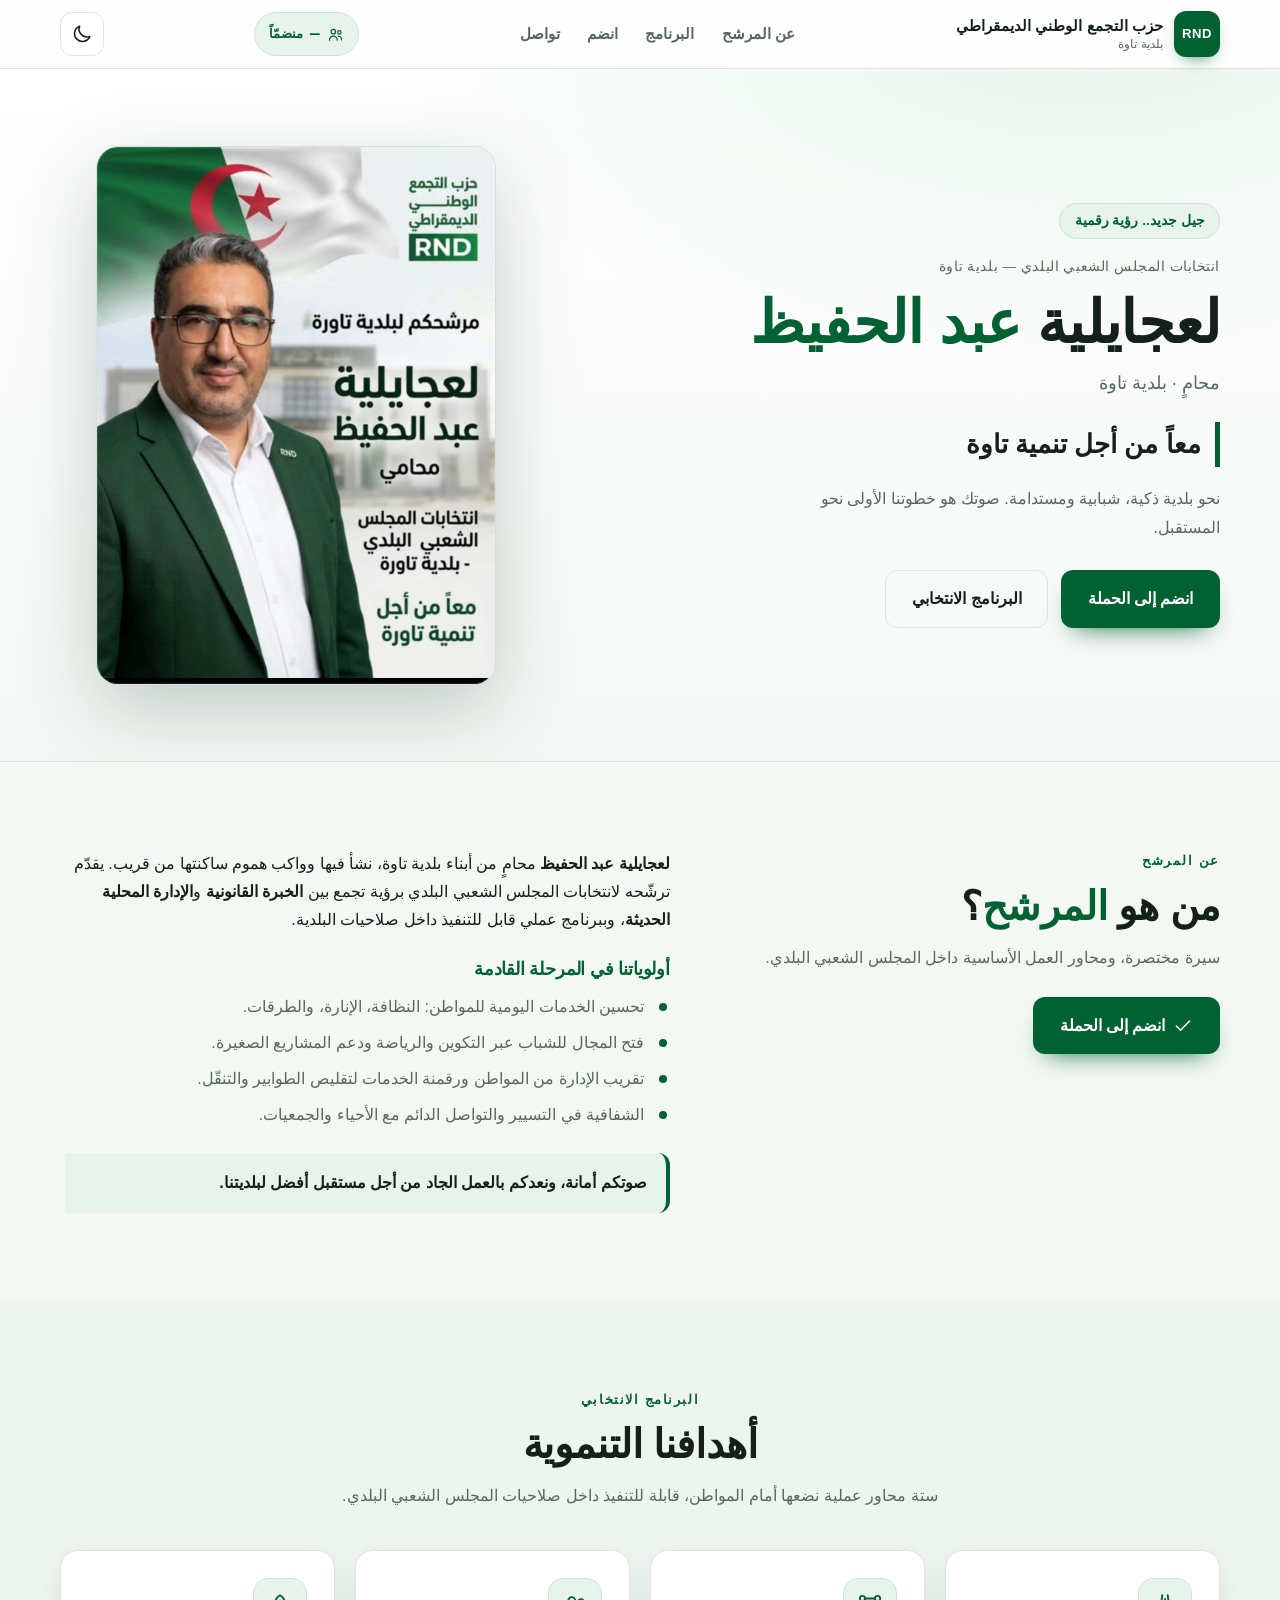
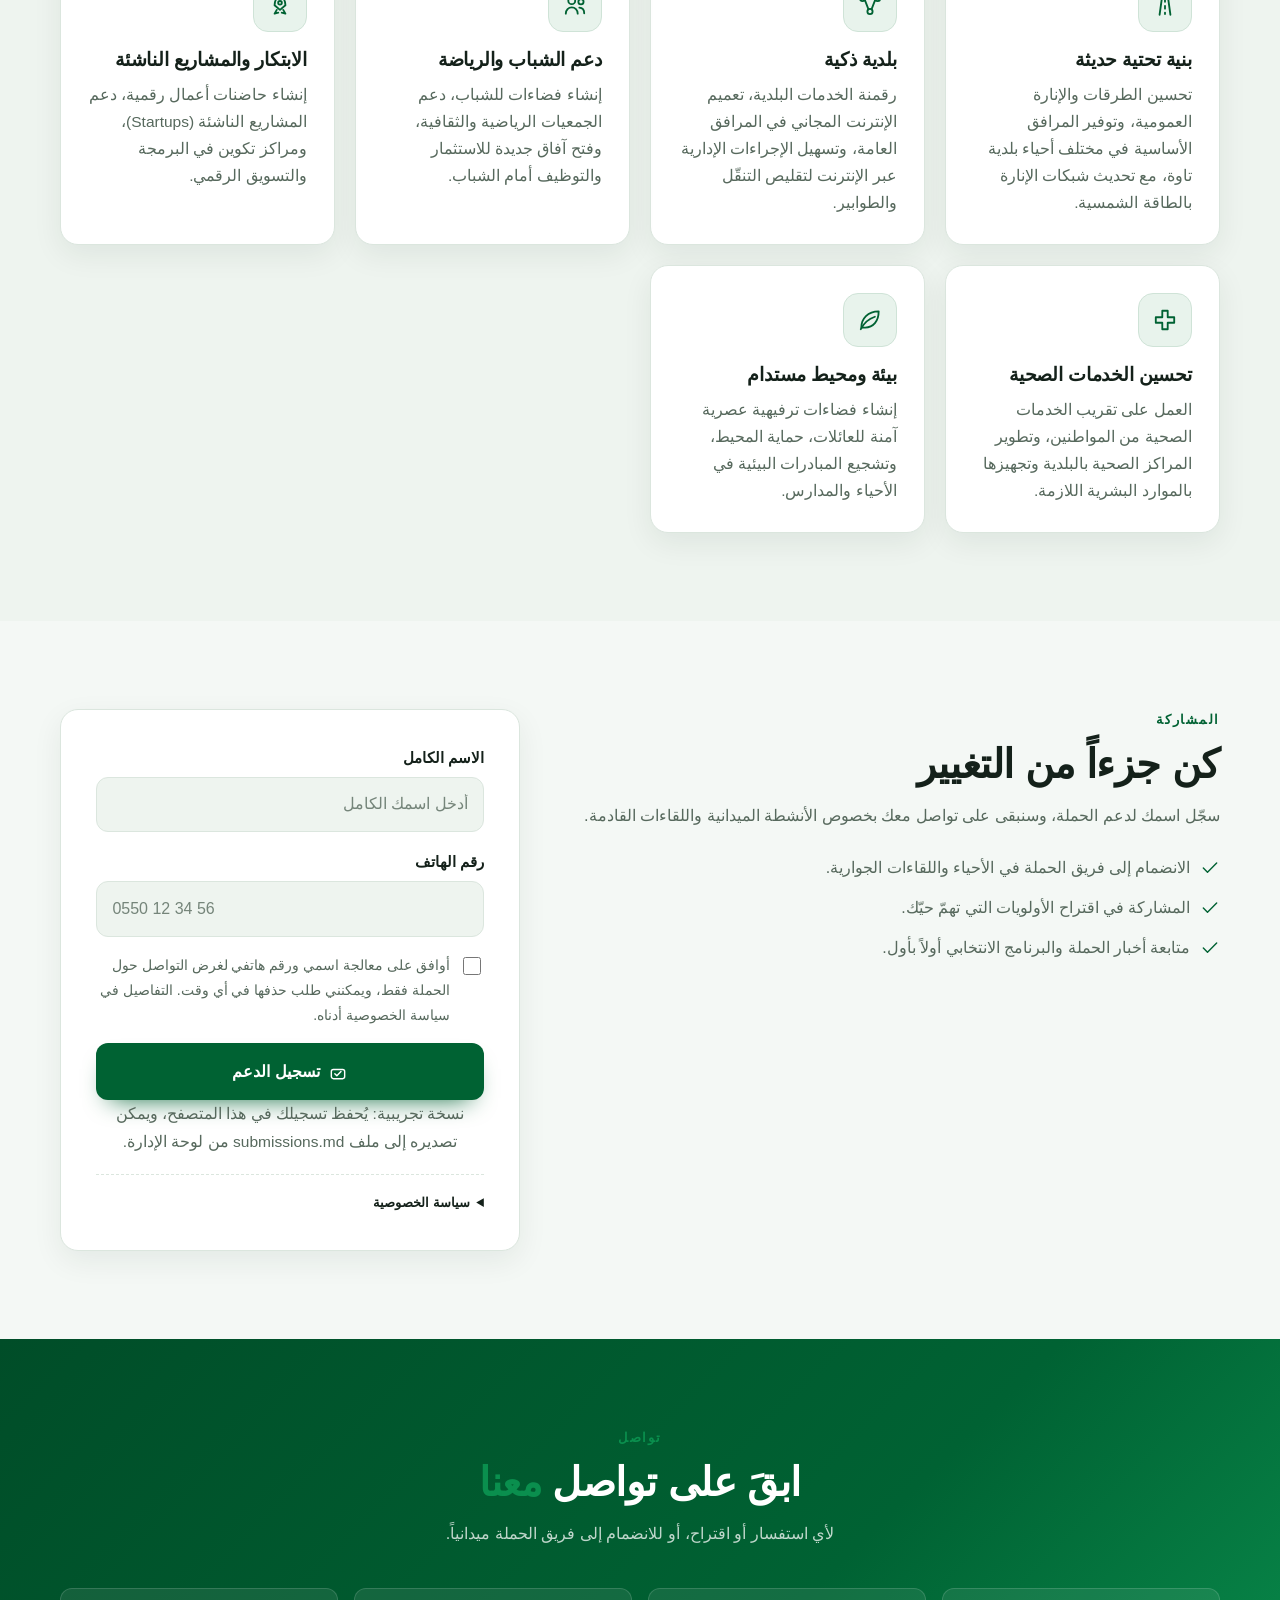
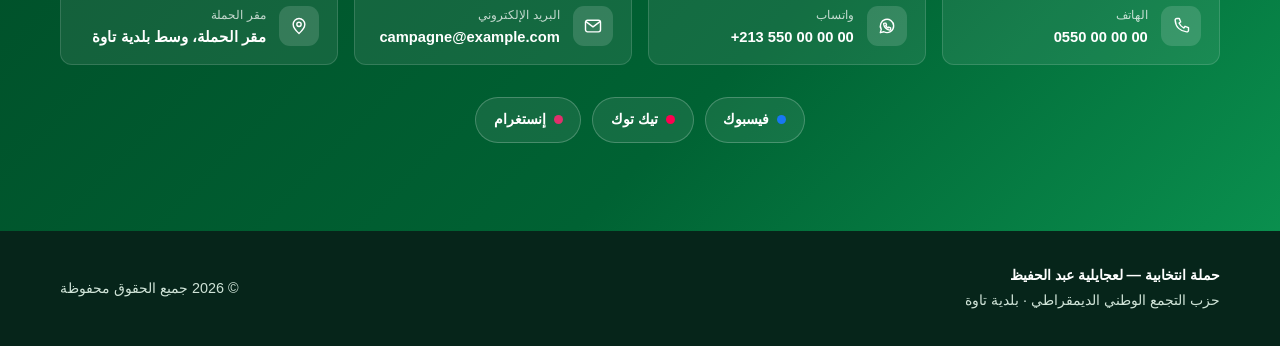
==== index.html @ 32afbcdc "إضافة عدّاد عام للمنضمين في الهيدر (Abacus + كاش احتياطي)" ====
<!DOCTYPE html>
<html lang="ar" dir="rtl" data-theme="light">
<head>
  <meta charset="UTF-8">
  <meta name="viewport" content="width=device-width, initial-scale=1">

  <title>لعجايلية عبد الحفيظ | مرشح بلدية تاوة</title>
  <meta name="description" content="لعجايلية عبد الحفيظ، محامٍ ومرشح لانتخابات المجلس الشعبي البلدي ببلدية تاوة. تعرّف على البرنامج الانتخابي وانضم إلى الحملة.">
  <meta name="author" content="حملة لعجايلية عبد الحفيظ">
  <meta name="theme-color" content="#006233" id="meta-theme-color">

  <!-- مشاركة الروابط على الشبكات الاجتماعية -->
  <meta property="og:type" content="website">
  <meta property="og:locale" content="ar_DZ">
  <meta property="og:title" content="لعجايلية عبد الحفيظ | مرشح بلدية تاوة">
  <meta property="og:description" content="معاً من أجل تنمية تاوة — برنامج انتخابي عملي لبلدية ذكية، شبابية ومستدامة.">
  <meta property="og:url" content="https://adjailia.github.io/campaign-taoua/">
  <meta property="og:site_name" content="حملة لعجايلية عبد الحفيظ">
  <meta property="og:image" content="https://adjailia.github.io/campaign-taoua/assets/img/og-cover.png?v=2">
  <meta property="og:image:secure_url" content="https://adjailia.github.io/campaign-taoua/assets/img/og-cover.png?v=2">
  <meta property="og:image:type" content="image/png">
  <meta property="og:image:width" content="1200">
  <meta property="og:image:height" content="630">
  <meta property="og:image:alt" content="لعجايلية عبد الحفيظ — مرشح بلدية تاوة">
  <meta name="twitter:card" content="summary_large_image">
  <meta name="twitter:title" content="لعجايلية عبد الحفيظ | مرشح بلدية تاوة">
  <meta name="twitter:description" content="معاً من أجل تنمية تاوة — برنامج انتخابي عملي لبلدية ذكية، شبابية ومستدامة.">
  <meta name="twitter:image" content="https://adjailia.github.io/campaign-taoua/assets/img/og-cover.png?v=2">

  <link rel="icon" href="assets/img/favicon.svg" type="image/svg+xml">
  <link rel="stylesheet" href="assets/css/styles.css">

  <!-- تطبيق الوضع المحفوظ قبل الرسم لتفادي وميض الألوان -->
  <script>
    (function () {
      document.documentElement.classList.add("js");
      try {
        var saved = localStorage.getItem("taoua-theme");
        var system = window.matchMedia("(prefers-color-scheme: dark)").matches ? "dark" : "light";
        document.documentElement.setAttribute("data-theme", saved === "dark" || saved === "light" ? saved : system);
      } catch (error) {
        document.documentElement.setAttribute("data-theme", "light");
      }
    })();
  </script>
</head>

<body>
  <a class="skip-link" href="#main">تجاوز إلى المحتوى</a>

  <!-- مكتبة الأيقونات (SVG مضمّن — بدون اعتماد خارجي) -->
  <svg class="sprite" aria-hidden="true" focusable="false" xmlns="http://www.w3.org/2000/svg">
    <symbol id="i-sun" viewBox="0 0 24 24">
      <circle cx="12" cy="12" r="4"></circle>
      <path d="M12 2v2M12 20v2M4.9 4.9l1.4 1.4M17.7 17.7l1.4 1.4M2 12h2M20 12h2M4.9 19.1l1.4-1.4M17.7 6.3l1.4-1.4"></path>
    </symbol>
    <symbol id="i-moon" viewBox="0 0 24 24">
      <path d="M20.5 14.6A8.6 8.6 0 0 1 9.4 3.5a8.6 8.6 0 1 0 11.1 11.1Z"></path>
    </symbol>
    <symbol id="i-road" viewBox="0 0 24 24">
      <path d="M7 21 9.5 3M17 21 14.5 3M12 6.5v2.6M12 12.8v2.6M12 19v1.4"></path>
    </symbol>
    <symbol id="i-network" viewBox="0 0 24 24">
      <circle cx="5" cy="6" r="2.4"></circle>
      <circle cx="19" cy="6" r="2.4"></circle>
      <circle cx="12" cy="18" r="2.4"></circle>
      <path d="M7.2 7.2 10.6 16M16.8 7.2 13.4 16M7.4 6h9.2"></path>
    </symbol>
    <symbol id="i-users" viewBox="0 0 24 24">
      <circle cx="9" cy="8" r="3.2"></circle>
      <path d="M3.5 20c0-3.4 2.5-5.8 5.5-5.8s5.5 2.4 5.5 5.8"></path>
      <circle cx="17.5" cy="9" r="2.4"></circle>
      <path d="M16 14.4c2.6.2 4.5 2.3 4.5 5.2"></path>
    </symbol>
    <symbol id="i-rocket" viewBox="0 0 24 24">
      <path d="M12 3c3.1 2 5 5.6 5 9.2l-5 4.3-5-4.3C7 8.6 8.9 5 12 3Z"></path>
      <circle cx="12" cy="10" r="1.7"></circle>
      <path d="M9 16.5 7 20l3.4-.9M15 16.5 17 20l-3.4-.9"></path>
    </symbol>
    <symbol id="i-health" viewBox="0 0 24 24">
      <path d="M9.5 3.5h5v6h6v5h-6v6h-5v-6h-6v-5h6Z"></path>
    </symbol>
    <symbol id="i-leaf" viewBox="0 0 24 24">
      <path d="M20 4C20 13.2 15 19 7.5 19H4C4 10.8 10 4 20 4Z"></path>
      <path d="M3.5 20.5C6.5 14.5 10.5 11 16.5 9"></path>
    </symbol>
    <symbol id="i-spark" viewBox="0 0 24 24">
      <path d="M12 3l2.3 5.9L20 11l-5.7 2.1L12 19l-2.3-5.9L4 11l5.7-2.1Z"></path>
    </symbol>
    <symbol id="i-vote" viewBox="0 0 24 24">
      <rect x="4" y="9" width="16" height="11" rx="2.5"></rect>
      <path d="m8.2 14.2 2.4 2.4 5-5.2"></path>
    </symbol>
    <symbol id="i-phone" viewBox="0 0 24 24">
      <path d="M7 3h3l1.6 4.2-2 1.2a12 12 0 0 0 6 6l1.2-2L21 14v3a2 2 0 0 1-2.2 2C11 18.3 5.7 13 5 5.2A2 2 0 0 1 7 3Z"></path>
    </symbol>
    <symbol id="i-whatsapp" viewBox="0 0 24 24">
      <path d="M20 11.8a8 8 0 0 1-11.8 7.1L4 20l1.1-4A8 8 0 1 1 20 11.8Z"></path>
      <path d="M9 8.5h1.6l.9 2.2-1 .7a6 6 0 0 0 2.9 2.9l.7-1 2.2.9v1.6c0 .7-.6 1.2-1.3 1.1A8.7 8.7 0 0 1 8 9.8c-.1-.7.4-1.3 1-1.3Z"></path>
    </symbol>
    <symbol id="i-mail" viewBox="0 0 24 24">
      <rect x="3" y="5" width="18" height="14" rx="2.5"></rect>
      <path d="m4 7 8 6 8-6"></path>
    </symbol>
    <symbol id="i-pin" viewBox="0 0 24 24">
      <path d="M12 21s7-6.1 7-11a7 7 0 1 0-14 0c0 4.9 7 11 7 11Z"></path>
      <circle cx="12" cy="10" r="2.6"></circle>
    </symbol>
    <symbol id="i-check" viewBox="0 0 24 24">
      <path d="M20 6 9 17l-5-5"></path>
    </symbol>
  </svg>

  <!-- ================= الهيدر ================= -->
  <header class="site-header">
    <div class="wrap header-inner">
      <a class="brand" href="#top">
        <span class="brand-mark" aria-hidden="true" data-site="party_short">RND</span>
        <span class="brand-text">
          <strong data-site="party">حزب التجمع الوطني الديمقراطي</strong>
          <small data-site="municipality">بلدية تاوة</small>
        </span>
      </a>

      <nav class="nav" aria-label="التنقل الرئيسي">
        <a href="#about">عن المرشح</a>
        <a href="#program">البرنامج</a>
        <a href="#join">انضم</a>
        <a href="#contact">تواصل</a>
      </nav>

      <div class="joiners" id="joiners" title="عدد المنضمين إلى الحملة">
        <svg class="icon" aria-hidden="true"><use href="#i-users"></use></svg>
        <strong id="joiners-count">—</strong>
        <span>منضمّاً</span>
      </div>

      <button class="theme-toggle" id="theme-toggle" type="button"
              aria-label="تبديل الوضع الليلي" aria-pressed="false" title="تبديل الوضع الليلي">
        <svg class="icon icon-sun" aria-hidden="true"><use href="#i-sun"></use></svg>
        <svg class="icon icon-moon" aria-hidden="true"><use href="#i-moon"></use></svg>
      </button>
    </div>
  </header>

  <main id="main">
    <!-- ================= الهيرو ================= -->
    <section class="hero" id="top">
      <div class="wrap hero-grid">
        <div class="hero-copy reveal">
          <span class="badge" data-site="badge">جيل جديد.. رؤية رقمية</span>
          <p class="eyebrow" data-site="election">انتخابات المجلس الشعبي البلدي — بلدية تاوة</p>

          <h1 id="hero-title">لعجايلية <span>عبد الحفيظ</span></h1>

          <p class="role">
            <span data-site="role">محامٍ</span> · <span data-site="municipality">بلدية تاوة</span>
          </p>

          <p class="slogan" data-site="slogan">معاً من أجل تنمية تاوة</p>

          <p class="tagline" data-site="tagline">
            نحو بلدية ذكية، شبابية ومستدامة. صوتك هو خطوتنا الأولى نحو المستقبل.
          </p>

          <div class="hero-actions">
            <a class="btn btn-primary" href="#join" data-site="cta_primary">انضم إلى الحملة</a>
            <a class="btn btn-ghost" href="#program" data-site="cta_secondary">البرنامج الانتخابي</a>
          </div>
        </div>

        <figure class="hero-figure reveal">
          <div class="figure-frame">
            <img src="assets/img/abdhafid.jpeg"
                 alt="ملصق حملة لعجايلية عبد الحفيظ — مرشح بلدية تاوة" width="1080" height="1454">
          </div>
        </figure>
      </div>
    </section>

    <!-- ================= عن المرشح ================= -->
    <section class="section" id="about">
      <div class="wrap split">
        <div class="section-head reveal">
          <p class="kicker">عن المرشح</p>
          <h2 class="section-title">من هو <span>المرشح</span>؟</h2>
          <p class="section-sub">سيرة مختصرة، ومحاور العمل الأساسية داخل المجلس الشعبي البلدي.</p>
          <div class="about-cta">
            <a class="btn btn-primary" href="#join">
              <svg class="icon" aria-hidden="true"><use href="#i-check"></use></svg>
              انضم إلى الحملة
            </a>
          </div>
        </div>

        <div class="prose reveal" id="about-body">
          <!-- يُحمَّل المحتوى من data/site.md -->
        </div>
      </div>
    </section>

    <!-- ================= البرنامج الانتخابي ================= -->
    <section class="section section-alt" id="program">
      <div class="wrap">
        <div class="section-head center reveal">
          <p class="kicker">البرنامج الانتخابي</p>
          <h2 class="section-title" id="program-title">أهدافنا التنموية</h2>
          <p class="section-sub" id="program-subtitle"></p>
        </div>

        <div class="cards" id="program-cards">
          <!-- تُحمَّل البطاقات من data/program.md -->
        </div>
      </div>
    </section>

    <!-- ================= الانضمام ================= -->
    <section class="section" id="join">
      <div class="wrap join-grid">
        <div class="join-copy reveal">
          <p class="kicker">المشاركة</p>
          <h2 class="section-title" id="join-title">كن جزءاً من التغيير</h2>
          <p class="section-sub" id="join-text">
            سجّل اسمك لدعم الحملة، وسنبقى على تواصل معك بخصوص الأنشطة الميدانية واللقاءات القادمة.
          </p>

          <ul class="join-list">
            <li>
              <svg class="icon" aria-hidden="true"><use href="#i-check"></use></svg>
              <span>الانضمام إلى فريق الحملة في الأحياء واللقاءات الجوارية.</span>
            </li>
            <li>
              <svg class="icon" aria-hidden="true"><use href="#i-check"></use></svg>
              <span>المشاركة في اقتراح الأولويات التي تهمّ حيّك.</span>
            </li>
            <li>
              <svg class="icon" aria-hidden="true"><use href="#i-check"></use></svg>
              <span>متابعة أخبار الحملة والبرنامج الانتخابي أولاً بأول.</span>
            </li>
          </ul>
        </div>

        <div class="card form-card reveal">
          <form id="join-form" novalidate>
            <div class="field">
              <label for="full-name">الاسم الكامل</label>
              <input type="text" id="full-name" name="name" autocomplete="name"
                     placeholder="أدخل اسمك الكامل" maxlength="70" required>
              <span class="field-error" data-error-for="full-name"></span>
            </div>

            <div class="field">
              <label for="phone">رقم الهاتف</label>
              <input type="tel" id="phone" name="phone" autocomplete="tel" inputmode="tel"
                     placeholder="0550 12 34 56" maxlength="20" required dir="ltr">
              <span class="field-error" data-error-for="phone"></span>
            </div>

            <label class="check" for="consent">
              <input type="checkbox" id="consent" name="consent" required>
              <span>
                أوافق على معالجة اسمي ورقم هاتفي لغرض التواصل حول الحملة فقط،
                ويمكنني طلب حذفها في أي وقت. التفاصيل في سياسة الخصوصية أدناه.
              </span>
            </label>

            <button type="submit" class="btn btn-primary btn-block">
              <svg class="icon" aria-hidden="true"><use href="#i-vote"></use></svg>
              تسجيل الدعم
            </button>

            <p class="form-note" id="form-mode">نسخة تجريبية: يُحفظ تسجيلك محلياً في هذا المتصفح.</p>
            <p class="form-message" id="form-message" role="status" aria-live="polite"></p>
          </form>

          <details class="privacy" id="privacy">
            <summary>سياسة الخصوصية</summary>
            <p>
              تُستخدم بياناتك (الاسم ورقم الهاتف) حصراً للتواصل معك بشأن أنشطة الحملة الانتخابية.
              لا تُباع ولا تُشارك مع أي طرف ثالث، وتُحذف عند انتهاء الغرض أو بناءً على طلبك.
              يمكنك طلب الاطلاع أو التصحيح أو الحذف عبر وسائل التواصل المذكورة في أسفل الصفحة.
            </p>
            <p>
              يُعالج هذا الموقع وفق مبادئ القانون الجزائري 18-07 المتعلق بحماية الأشخاص الطبيعيين
              في مجال معالجة المعطيات ذات الطابع الشخصي.
            </p>
          </details>
        </div>
      </div>
    </section>

    <!-- ================= التواصل ================= -->
    <section class="section contact" id="contact">
      <div class="wrap">
        <div class="section-head center reveal">
          <p class="kicker">تواصل</p>
          <h2 class="section-title" id="contact-title">ابقَ على <span>تواصل</span></h2>
          <p class="section-sub" id="contact-subtitle">
            لأي استفسار أو اقتراح، أو للانضمام إلى فريق الحملة ميدانياً.
          </p>
        </div>

        <div class="contact-grid reveal" id="contact-grid">
          <!-- تُحمَّل من data/contact.md -->
        </div>

        <div class="socials reveal" id="socials">
          <!-- تُحمَّل من data/contact.md -->
        </div>
      </div>
    </section>

    <!-- ================= لوحة محلية (تظهر فقط مع ?admin=1) ================= -->
    <section class="section admin" id="admin" hidden>
      <div class="wrap">
        <h2>لوحة محلية — قاعدة بيانات المنضمين</h2>
        <p>
          هذه لوحة خاصة بالمسؤول، تعرض التسجيلات المحفوظة في هذا المتصفح.
          استخدم زر التنزيل لإنشاء ملف <code>submissions.md</code> وإضافته إلى مجلد <code>data/</code>.
        </p>

        <div class="admin-actions">
          <button type="button" class="btn btn-primary" id="admin-export">تنزيل submissions.md</button>
          <button type="button" class="btn btn-ghost" id="admin-clear">مسح السجلات</button>
        </div>

        <p class="form-note" style="text-align:start">
          عدد التسجيلات: <strong id="admin-count">0</strong>
        </p>

        <div id="admin-table"></div>
      </div>
    </section>
  </main>

  <!-- ================= الفوتر ================= -->
  <footer class="site-footer">
    <div class="wrap footer-inner">
      <div>
        <p class="footer-title">حملة انتخابية — لعجايلية عبد الحفيظ</p>
        <p><span data-site="party">حزب التجمع الوطني الديمقراطي (RND)</span> · <span data-site="municipality">بلدية تاوة</span></p>
      </div>
      <p>© <span id="year">2026</span> جميع الحقوق محفوظة</p>
    </div>
  </footer>

  <noscript>
    <div class="wrap" style="padding:2rem 0">
      <p>هذه الصفحة تحتاج إلى JavaScript لعرض المحتوى المحمّل من ملفات Markdown.</p>
    </div>
  </noscript>

  <script src="assets/js/markdown.js"></script>
  <script src="assets/js/app.js"></script>
</body>
</html>
---- assets/css/styles.css ----
/* =========================================================
   حملة لعجايلية عبد الحفيظ — بلدية تاوة
   أنماط مشتركة: الوضع النهاري والليلي
   ========================================================= */

/* ---------- المتغيرات ---------- */
:root {
  color-scheme: light;

  --bg: #f4f8f5;
  --surface: #ffffff;
  --surface-2: #eef4ef;
  --text: #14211a;
  --muted: #57695d;
  --border: #dbe6de;

  --primary: #006233;
  --primary-soft: #0a8f4e;
  --primary-contrast: #ffffff;
  --primary-bg: #e8f3ec;
  --primary-border: #cfe3d7;

  --accent: #d21034;
  --ring: rgba(0, 98, 51, 0.3);

  --shadow: 0 10px 30px rgba(16, 40, 27, 0.07);
  --shadow-lg: 0 24px 50px rgba(16, 40, 27, 0.14);

  --header-bg: rgba(255, 255, 255, 0.82);
  --hero-bg: radial-gradient(1200px 600px at 85% -10%, #e6f4eb 0%, transparent 60%),
             linear-gradient(180deg, #ffffff 0%, #f4f8f5 100%);
  --contact-bg: linear-gradient(135deg, #004d28 0%, #006233 60%, #0a8f4e 100%);
  --contact-text: #ffffff;
  --footer-bg: #06251a;
  --footer-text: #cfe3d7;

  --radius: 18px;
  --radius-sm: 12px;
  --wrap: 1160px;

  --font: "Tajawal", "Segoe UI", "Noto Kufi Arabic", Tahoma, sans-serif;
}

[data-theme="dark"] {
  color-scheme: dark;

  --bg: #080d0a;
  --surface: #0f1713;
  --surface-2: #131e18;
  --text: #e9f5ee;
  --muted: #9db3a6;
  --border: rgba(255, 255, 255, 0.1);

  --primary: #00e07a;
  --primary-soft: #00ff88;
  --primary-contrast: #04120b;
  --primary-bg: rgba(0, 224, 122, 0.12);
  --primary-border: rgba(0, 224, 122, 0.28);

  --accent: #ff5c78;
  --ring: rgba(0, 224, 122, 0.35);

  --shadow: 0 10px 30px rgba(0, 0, 0, 0.5);
  --shadow-lg: 0 24px 60px rgba(0, 0, 0, 0.6);

  --header-bg: rgba(8, 13, 10, 0.78);
  --hero-bg: radial-gradient(900px 500px at 85% -10%, rgba(0, 224, 122, 0.16) 0%, transparent 60%),
             radial-gradient(700px 500px at 5% 110%, rgba(0, 98, 51, 0.35) 0%, transparent 65%),
             linear-gradient(180deg, #0a120d 0%, #080d0a 100%);
  --contact-bg: linear-gradient(135deg, #062b1b 0%, #07361f 60%, #06321d 100%);
  --contact-text: #e9f5ee;
  --footer-bg: #050a07;
  --footer-text: #9db3a6;
}

/* ---------- أساسيات ---------- */
*,
*::before,
*::after { box-sizing: border-box; }

html {
  -webkit-text-size-adjust: 100%;
  scroll-behavior: smooth;
}

body {
  margin: 0;
  font-family: var(--font);
  font-size: 16px;
  line-height: 1.75;
  color: var(--text);
  background: var(--bg);
  overflow-x: hidden;
  transition: background-color 0.35s ease, color 0.35s ease;
}

img, svg { max-width: 100%; }

h1, h2, h3, h4 {
  margin: 0 0 0.6em;
  line-height: 1.3;
  font-weight: 800;
  letter-spacing: -0.01em;
}

p { margin: 0 0 1em; }
ul, ol { margin: 0 0 1em; padding-inline-start: 1.4rem; }
a { color: var(--primary); text-decoration: none; }
a:hover { text-decoration: underline; }
strong { font-weight: 800; }

::selection { background: var(--primary); color: var(--primary-contrast); }

:focus-visible {
  outline: 3px solid var(--ring);
  outline-offset: 2px;
  border-radius: 6px;
}

/* ---------- أدوات مساعدة ---------- */
.wrap {
  width: min(var(--wrap), 100% - 2.5rem);
  margin-inline: auto;
}

.sr-only {
  position: absolute;
  width: 1px; height: 1px;
  padding: 0; margin: -1px;
  overflow: hidden;
  clip: rect(0 0 0 0);
  white-space: nowrap;
  border: 0;
}

.skip-link {
  position: absolute;
  inset-block-start: -100px;
  inset-inline-start: 1rem;
  z-index: 200;
  padding: 0.7rem 1.2rem;
  background: var(--primary);
  color: var(--primary-contrast);
  border-radius: 0 0 10px 10px;
  font-weight: 700;
  transition: inset-block-start 0.2s ease;
}
.skip-link:focus { inset-block-start: 0; text-decoration: none; }

.sprite { position: absolute; width: 0; height: 0; overflow: hidden; }

.icon {
  width: 1.25em;
  height: 1.25em;
  fill: none;
  stroke: currentColor;
  stroke-width: 1.7;
  stroke-linecap: round;
  stroke-linejoin: round;
  flex: none;
}

.dev-hint { display: none; }
html.is-dev .dev-hint { display: block; }

/* ---------- الأزرار ---------- */
.btn {
  display: inline-flex;
  align-items: center;
  justify-content: center;
  gap: 0.5rem;
  padding: 0.85rem 1.6rem;
  border: 1px solid transparent;
  border-radius: var(--radius-sm);
  font: inherit;
  font-weight: 700;
  font-size: 1rem;
  cursor: pointer;
  text-decoration: none;
  transition: transform 0.2s ease, background-color 0.2s ease,
              border-color 0.2s ease, box-shadow 0.2s ease, color 0.2s ease;
}
.btn:hover { text-decoration: none; }

.btn-primary {
  background: var(--primary);
  color: var(--primary-contrast);
  box-shadow: 0 12px 26px -14px var(--primary);
}
.btn-primary:hover { transform: translateY(-2px); box-shadow: 0 16px 32px -14px var(--primary); }

.btn-ghost {
  background: transparent;
  color: var(--text);
  border-color: var(--border);
}
.btn-ghost:hover {
  border-color: var(--primary);
  color: var(--primary);
  transform: translateY(-2px);
}

.btn-block { width: 100%; }

/* ---------- الهيدر ---------- */
.site-header {
  position: sticky;
  inset-block-start: 0;
  z-index: 90;
  background: var(--header-bg);
  backdrop-filter: blur(14px);
  -webkit-backdrop-filter: blur(14px);
  border-block-end: 1px solid var(--border);
  transition: background-color 0.35s ease, border-color 0.35s ease;
}

.header-inner {
  display: flex;
  align-items: center;
  justify-content: space-between;
  gap: 1rem;
  padding-block: 0.7rem;
}

.brand {
  display: inline-flex;
  align-items: center;
  gap: 0.7rem;
  color: inherit;
  text-decoration: none;
  min-width: 0;
}
.brand:hover { text-decoration: none; }

.brand-mark {
  display: grid;
  place-items: center;
  width: 46px;
  height: 46px;
  border-radius: 12px;
  background: var(--primary);
  color: var(--primary-contrast);
  font-weight: 900;
  font-size: 0.82rem;
  letter-spacing: 0.04em;
  flex: none;
  box-shadow: 0 8px 18px -10px var(--primary);
}

.brand-text {
  display: flex;
  flex-direction: column;
  line-height: 1.35;
  min-width: 0;
}
.brand-text strong {
  font-size: 0.95rem;
  white-space: nowrap;
  overflow: hidden;
  text-overflow: ellipsis;
}
.brand-text small { color: var(--muted); font-size: 0.78rem; }

.nav {
  display: flex;
  align-items: center;
  gap: 0.3rem;
  overflow-x: auto;
  scrollbar-width: none;
  max-width: 46vw;
}
.nav::-webkit-scrollbar { display: none; }

.nav a {
  color: var(--muted);
  font-weight: 600;
  font-size: 0.95rem;
  padding: 0.45rem 0.7rem;
  border-radius: 9px;
  white-space: nowrap;
  transition: color 0.2s ease, background-color 0.2s ease;
}
.nav a:hover {
  color: var(--primary);
  background: var(--primary-bg);
  text-decoration: none;
}

/* عدّاد المنضمين إلى الحملة */
.joiners {
  display: inline-flex;
  align-items: center;
  gap: 0.45rem;
  flex: none;
  padding: 0.42rem 0.85rem;
  border-radius: 999px;
  background: var(--primary-bg);
  border: 1px solid var(--primary-border);
  color: var(--primary);
  font-size: 0.82rem;
  font-weight: 700;
  white-space: nowrap;
  transition: background-color 0.3s ease, border-color 0.3s ease, color 0.3s ease;
}
.joiners .icon { width: 17px; height: 17px; }
.joiners strong {
  font-family: "Consolas", "Courier New", monospace;
  font-variant-numeric: tabular-nums;
  font-size: 1rem;
  font-weight: 800;
  letter-spacing: 0.02em;
}

.theme-toggle {
  display: grid;
  place-items: center;
  width: 44px;
  height: 44px;
  flex: none;
  border: 1px solid var(--border);
  border-radius: 12px;
  background: var(--surface);
  color: var(--text);
  cursor: pointer;
  transition: background-color 0.25s ease, border-color 0.25s ease,
              color 0.25s ease, transform 0.2s ease;
}
.theme-toggle:hover {
  color: var(--primary);
  border-color: var(--primary);
  transform: rotate(-8deg);
}
.theme-toggle .icon { width: 22px; height: 22px; }
[data-theme="light"] .icon-sun { display: none; }
[data-theme="dark"] .icon-moon { display: none; }

/* ---------- الهيرو ---------- */
.hero {
  position: relative;
  overflow: hidden;
  background: var(--hero-bg);
  padding-block: clamp(2.5rem, 6vw, 5rem);
  border-block-end: 1px solid var(--border);
}

.hero-grid {
  display: grid;
  grid-template-columns: minmax(0, 1.15fr) minmax(0, 0.85fr);
  gap: clamp(1.5rem, 4vw, 3.5rem);
  align-items: center;
}

.hero-copy { min-width: 0; }

.badge {
  display: inline-flex;
  align-items: center;
  gap: 0.4rem;
  background: var(--primary-bg);
  border: 1px solid var(--primary-border);
  color: var(--primary);
  padding: 0.3rem 0.9rem;
  border-radius: 999px;
  font-size: 0.85rem;
  font-weight: 700;
  margin-bottom: 1rem;
}

.eyebrow {
  color: var(--muted);
  font-size: 0.85rem;
  letter-spacing: 0.04em;
  margin-bottom: 0.4rem;
}

.hero h1 {
  font-size: clamp(2.2rem, 5.2vw, 3.7rem);
  font-weight: 900;
  margin-bottom: 0.35rem;
}
.hero h1 span { color: var(--primary); }

.role {
  color: var(--muted);
  font-size: clamp(1rem, 1.6vw, 1.15rem);
  margin-bottom: 1.4rem;
}

.slogan {
  font-size: clamp(1.2rem, 2.4vw, 1.6rem);
  font-weight: 800;
  color: var(--text);
  border-inline-start: 5px solid var(--primary);
  padding-inline-start: 0.9rem;
  margin-bottom: 1.1rem;
}

.tagline {
  color: var(--muted);
  font-size: 1.02rem;
  max-width: 46ch;
  margin-bottom: 1.8rem;
}

.hero-actions {
  display: flex;
  flex-wrap: wrap;
  gap: 0.8rem;
}

.hero-figure {
  margin: 0;
  justify-self: center;
  width: min(100%, 400px);
  filter: drop-shadow(0 26px 40px rgba(10, 40, 25, 0.22));
}

.figure-frame {
  position: relative;
  border-radius: 22px;
  overflow: hidden;
  border: 1px solid var(--primary-border);
  background: var(--surface-2);
  aspect-ratio: 1080 / 1454;
}
.figure-frame::after {
  content: "";
  position: absolute;
  inset: 0;
  box-shadow: inset 0 0 0 1px rgba(255, 255, 255, 0.12);
  border-radius: inherit;
  pointer-events: none;
}
.figure-frame img {
  width: 100%;
  height: 100%;
  object-fit: cover;
  display: block;
}

.figure-note {
  margin-top: 0.6rem;
  text-align: center;
  font-size: 0.78rem;
  color: var(--muted);
}

/* ---------- الأقسام ---------- */
.section {
  padding-block: clamp(3rem, 7vw, 5.5rem);
  scroll-margin-top: 90px;
}
.section-alt { background: var(--surface-2); }

.section-head { max-width: 720px; margin-bottom: 2.5rem; }
.section-head.center { margin-inline: auto; text-align: center; }

.kicker {
  color: var(--primary);
  font-weight: 800;
  font-size: 0.82rem;
  letter-spacing: 0.12em;
  text-transform: uppercase;
  margin-bottom: 0.4rem;
}

.section-title {
  font-size: clamp(1.7rem, 3.6vw, 2.5rem);
  font-weight: 900;
  margin-bottom: 0.7rem;
}
.section-title span { color: var(--primary); }

.section-sub {
  color: var(--muted);
  font-size: 1.02rem;
  margin-bottom: 0;
}

/* ---------- النثر (Markdown) ---------- */
.prose { color: var(--text); max-width: 68ch; }
.prose > :first-child { margin-top: 0; }
.prose h2 { font-size: 1.5rem; margin-top: 1.6rem; }
.prose h3 {
  font-size: 1.12rem;
  margin-top: 1.5rem;
  color: var(--primary);
}
.prose p { color: var(--text); }
.prose ul { list-style: none; padding-inline-start: 0; }
.prose ul li {
  position: relative;
  padding-inline-start: 1.6rem;
  margin-bottom: 0.5rem;
  color: var(--muted);
}
.prose ul li::before {
  content: "";
  position: absolute;
  inset-inline-start: 0.2rem;
  inset-block-start: 0.68em;
  width: 8px;
  height: 8px;
  border-radius: 50%;
  background: var(--primary);
}
.prose blockquote {
  margin: 1.5rem 0 0;
  padding: 1rem 1.2rem;
  background: var(--primary-bg);
  border-inline-start: 4px solid var(--primary);
  border-radius: 0 var(--radius-sm) var(--radius-sm) 0;
  color: var(--text);
  font-weight: 600;
}
.prose blockquote p { margin: 0; }
.prose a { text-decoration: underline; text-underline-offset: 3px; }
.prose hr {
  border: 0;
  border-block-start: 1px solid var(--border);
  margin: 2rem 0;
}
.prose code {
  background: var(--surface-2);
  border: 1px solid var(--border);
  padding: 0.1em 0.35em;
  border-radius: 6px;
  font-size: 0.9em;
}

.split {
  display: grid;
  grid-template-columns: minmax(0, 0.9fr) minmax(0, 1.1fr);
  gap: clamp(1.5rem, 4vw, 4rem);
  align-items: start;
}
.split .section-head { margin-bottom: 0; position: sticky; inset-block-start: 110px; }

/* ---------- البطاقات ---------- */
.cards {
  display: grid;
  grid-template-columns: repeat(auto-fit, minmax(255px, 1fr));
  gap: 1.25rem;
}

.card {
  background: var(--surface);
  border: 1px solid var(--border);
  border-radius: var(--radius);
  padding: 1.7rem;
  box-shadow: var(--shadow);
  transition: transform 0.25s ease, border-color 0.25s ease, box-shadow 0.25s ease;
}
.card:hover {
  transform: translateY(-5px);
  border-color: var(--primary);
  box-shadow: var(--shadow-lg);
}

.card-icon {
  display: grid;
  place-items: center;
  width: 54px;
  height: 54px;
  border-radius: 15px;
  background: var(--primary-bg);
  border: 1px solid var(--primary-border);
  color: var(--primary);
  margin-bottom: 1rem;
}
.card-icon .icon { width: 26px; height: 26px; }

.card h3 {
  font-size: 1.2rem;
  margin-bottom: 0.5rem;
}
.card p {
  color: var(--muted);
  margin: 0;
  font-size: 0.97rem;
}

/* ---------- الاعتماد على محتوى ---------- */
.about-cta { margin-top: 1.6rem; }

/* ---------- قسم الانضمام ---------- */
.join-grid {
  display: grid;
  grid-template-columns: minmax(0, 1fr) minmax(0, 460px);
  gap: clamp(1.5rem, 4vw, 3.5rem);
  align-items: start;
}

.join-list {
  list-style: none;
  padding: 0;
  margin: 1.5rem 0 0;
  display: grid;
  gap: 0.75rem;
}
.join-list li {
  display: flex;
  gap: 0.6rem;
  align-items: flex-start;
  color: var(--muted);
}
.join-list .icon {
  color: var(--primary);
  width: 20px;
  height: 20px;
  margin-top: 0.3rem;
}

.form-card { padding: clamp(1.4rem, 3vw, 2.2rem); }

.field { display: grid; gap: 0.35rem; margin-bottom: 1.05rem; }
.field label { font-weight: 700; font-size: 0.94rem; }

.field input[type="text"],
.field input[type="tel"],
.field input[type="email"],
.field textarea {
  width: 100%;
  padding: 0.8rem 0.95rem;
  font: inherit;
  color: var(--text);
  background: var(--surface-2);
  border: 1px solid var(--border);
  border-radius: var(--radius-sm);
  transition: border-color 0.2s ease, box-shadow 0.2s ease, background-color 0.2s ease;
}
.field input::placeholder,
.field textarea::placeholder { color: var(--muted); opacity: 0.8; }

.field input:focus,
.field textarea:focus {
  outline: none;
  border-color: var(--primary);
  box-shadow: 0 0 0 4px var(--ring);
  background: var(--surface);
}

.field.has-error input { border-color: var(--accent); }
.field.has-error input:focus { box-shadow: 0 0 0 4px rgba(210, 16, 52, 0.18); }

.field-error {
  display: none;
  color: var(--accent);
  font-size: 0.82rem;
  font-weight: 600;
}
.field.has-error .field-error { display: block; }

.check {
  display: flex;
  align-items: flex-start;
  gap: 0.55rem;
  font-size: 0.88rem;
  color: var(--muted);
  margin-bottom: 1rem;
  cursor: pointer;
}
.check input {
  width: 18px;
  height: 18px;
  margin-top: 0.25rem;
  accent-color: var(--primary);
  flex: none;
}
.check a { text-decoration: underline; }

.form-note {
  margin: 0.85rem 0 0;
  font-size: 0.8rem;
  color: var(--muted);
  text-align: center;
}

.form-message {
  display: none;
  margin: 0.9rem 0 0;
  padding: 0.75rem 0.9rem;
  border-radius: var(--radius-sm);
  font-size: 0.9rem;
  font-weight: 700;
  text-align: center;
}
.form-message.is-success {
  display: block;
  background: var(--primary-bg);
  border: 1px solid var(--primary-border);
  color: var(--primary);
}
.form-message.is-error {
  display: block;
  background: rgba(210, 16, 52, 0.1);
  border: 1px solid rgba(210, 16, 52, 0.35);
  color: var(--accent);
}

.privacy {
  margin-top: 1.2rem;
  border-block-start: 1px dashed var(--border);
  padding-block-start: 1rem;
  font-size: 0.84rem;
  color: var(--muted);
}
.privacy summary {
  cursor: pointer;
  font-weight: 700;
  color: var(--text);
}
.privacy p { margin: 0.6rem 0 0; }

/* ---------- التواصل ---------- */
.contact {
  background: var(--contact-bg);
  color: var(--contact-text);
}
.contact .kicker { color: var(--primary-soft); }
.contact .section-title { color: var(--contact-text); }
.contact .section-title span { color: var(--primary-soft); }
.contact .section-sub { color: rgba(255, 255, 255, 0.75); }
[data-theme="dark"] .contact .section-sub { color: var(--muted); }

.contact-grid {
  display: grid;
  grid-template-columns: repeat(auto-fit, minmax(230px, 1fr));
  gap: 1rem;
  margin-bottom: 2rem;
}

.contact-item {
  display: flex;
  align-items: center;
  gap: 0.85rem;
  padding: 1rem 1.1rem;
  border-radius: var(--radius-sm);
  background: rgba(255, 255, 255, 0.08);
  border: 1px solid rgba(255, 255, 255, 0.14);
  color: inherit;
  transition: background-color 0.2s ease, transform 0.2s ease, border-color 0.2s ease;
}
a.contact-item:hover {
  background: rgba(255, 255, 255, 0.15);
  border-color: rgba(255, 255, 255, 0.3);
  transform: translateY(-2px);
  text-decoration: none;
}

.contact-icon {
  display: grid;
  place-items: center;
  width: 40px;
  height: 40px;
  flex: none;
  border-radius: 11px;
  background: rgba(255, 255, 255, 0.14);
  color: var(--contact-text);
}
.contact-icon .icon { width: 20px; height: 20px; }

.contact-body { display: flex; flex-direction: column; min-width: 0; }
.contact-body small { font-size: 0.75rem; opacity: 0.75; }
.contact-body strong {
  font-size: 0.92rem;
  font-weight: 700;
  overflow-wrap: anywhere;
  unicode-bidi: plaintext;
  line-height: 1.5;
}

.socials {
  display: flex;
  flex-wrap: wrap;
  gap: 0.7rem;
  justify-content: center;
}

.social {
  display: inline-flex;
  align-items: center;
  gap: 0.5rem;
  padding: 0.6rem 1.1rem;
  border-radius: 999px;
  border: 1px solid rgba(255, 255, 255, 0.22);
  background: rgba(255, 255, 255, 0.08);
  color: var(--contact-text);
  font-weight: 700;
  font-size: 0.9rem;
  transition: background-color 0.2s ease, transform 0.2s ease, border-color 0.2s ease;
}
.social:hover {
  text-decoration: none;
  transform: translateY(-2px);
  background: rgba(255, 255, 255, 0.18);
}
.social .dot {
  width: 9px;
  height: 9px;
  border-radius: 50%;
  flex: none;
}
.social.facebook .dot { background: #1877f2; }
.social.tiktok .dot { background: #ff0050; }
.social.instagram .dot { background: #e1306c; }

/* ---------- الفوتر ---------- */
.site-footer {
  background: var(--footer-bg);
  color: var(--footer-text);
  padding-block: 2rem;
  font-size: 0.9rem;
}
.footer-inner {
  display: flex;
  flex-wrap: wrap;
  gap: 1rem;
  align-items: center;
  justify-content: space-between;
}
.footer-inner p { margin: 0; }
.footer-title { font-weight: 800; color: #ffffff; }
.site-footer a { color: #ffffff; }

/* ---------- لوحة الإدارة المحلية ---------- */
.admin {
  background: var(--surface-2);
  border-block-start: 1px solid var(--border);
}
.admin h2 { font-size: 1.4rem; }
.admin-actions {
  display: flex;
  flex-wrap: wrap;
  gap: 0.7rem;
  margin-bottom: 1.2rem;
}
.admin-table-wrap {
  overflow-x: auto;
  border: 1px solid var(--border);
  border-radius: var(--radius-sm);
  background: var(--surface);
}
.admin table {
  width: 100%;
  border-collapse: collapse;
  font-size: 0.9rem;
  min-width: 520px;
}
.admin th, .admin td {
  padding: 0.7rem 0.9rem;
  text-align: start;
  border-block-end: 1px solid var(--border);
}
.admin th { background: var(--surface-2); font-weight: 800; font-size: 0.82rem; }
.admin tr:last-child td { border-block-end: 0; }
.admin-empty { padding: 1rem; color: var(--muted); margin: 0; }

/* ---------- شاشة تعذّر التحميل ---------- */
.boot-notice {
  max-width: 620px;
  margin: clamp(2rem, 8vw, 5rem) auto;
  background: var(--surface);
  border: 1px solid var(--border);
  border-radius: var(--radius);
  padding: clamp(1.5rem, 4vw, 2.5rem);
  box-shadow: var(--shadow);
}
.boot-notice h2 { font-size: 1.35rem; }
.boot-notice p, .boot-notice li { color: var(--muted); }
.boot-notice code {
  background: var(--surface-2);
  border: 1px solid var(--border);
  border-radius: 6px;
  padding: 0.1em 0.4em;
  font-size: 0.9em;
  direction: ltr;
  display: inline-block;
}

/* ---------- الظهور التدريجي ---------- */
html.js .reveal {
  opacity: 0;
  transform: translateY(18px);
  transition: opacity 0.6s ease, transform 0.6s ease;
}
html.js .reveal.is-visible {
  opacity: 1;
  transform: none;
}

/* ---------- الاستجابة للشاشات ---------- */
@media (max-width: 940px) {
  .hero-grid,
  .split,
  .join-grid { grid-template-columns: 1fr; }

  .hero-figure { order: -1; width: min(100%, 320px); }

  .split .section-head {
    position: static;
    margin-bottom: 1.4rem;
  }

  .join-copy { text-align: start; }
}

@media (max-width: 720px) {
  /* شريط تنقل من سطرين على الهاتف */
  .header-inner {
    flex-wrap: wrap;
    gap: 0.35rem 0.6rem;
    padding-block: 0.55rem 0.35rem;
  }
  .nav {
    order: 3;
    width: 100%;
    max-width: none;
    justify-content: center;
    gap: 0.15rem;
    padding-block-start: 0.35rem;
    border-block-start: 1px solid var(--border);
  }
  .brand-text strong { font-size: 0.85rem; }
  .brand-mark { width: 40px; height: 40px; border-radius: 10px; font-size: 0.72rem; }
  .section { scroll-margin-top: 135px; }
  .hero-actions .btn { flex: 1 1 auto; }
  .footer-inner { flex-direction: column; align-items: flex-start; }
}

@media (max-width: 520px) {
  .nav a { font-size: 0.86rem; padding: 0.4rem 0.5rem; }
  .brand-text small { display: none; }
  .theme-toggle { width: 40px; height: 40px; }
  .joiners { padding: 0.32rem 0.6rem; gap: 0.3rem; }
  .joiners span { display: none; }
}

/* ---------- تقليل الحركة ---------- */
@media (prefers-reduced-motion: reduce) {
  html { scroll-behavior: auto; }
  *, *::before, *::after {
    animation-duration: 0.001ms !important;
    transition-duration: 0.001ms !important;
  }
  html.js .reveal { opacity: 1; transform: none; }
}

/* ---------- الطباعة ---------- */
@media print {
  .site-header, .hero-actions, .theme-toggle, #join, .socials, .skip-link { display: none !important; }
  body { background: #fff; color: #000; }
  .card, .hero { box-shadow: none; border: 1px solid #ccc; }
  .hero { background: none; }
}
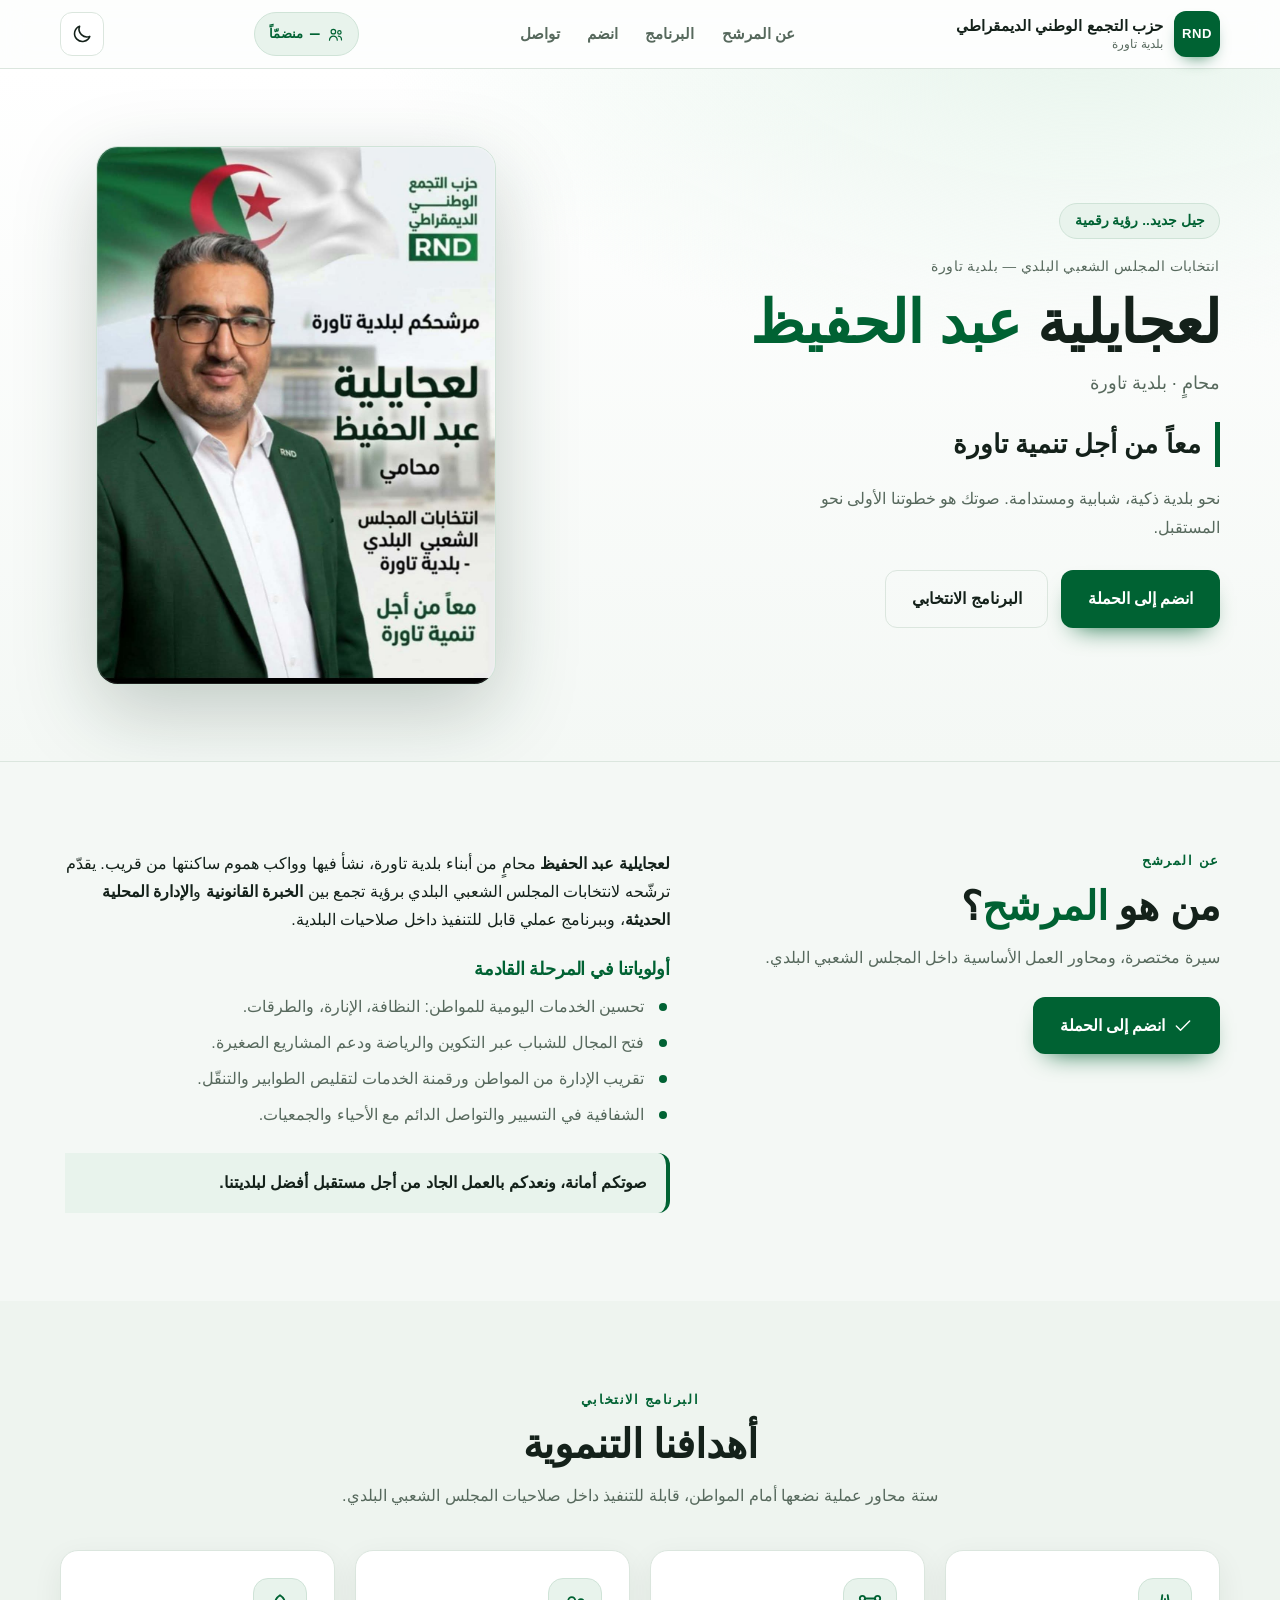
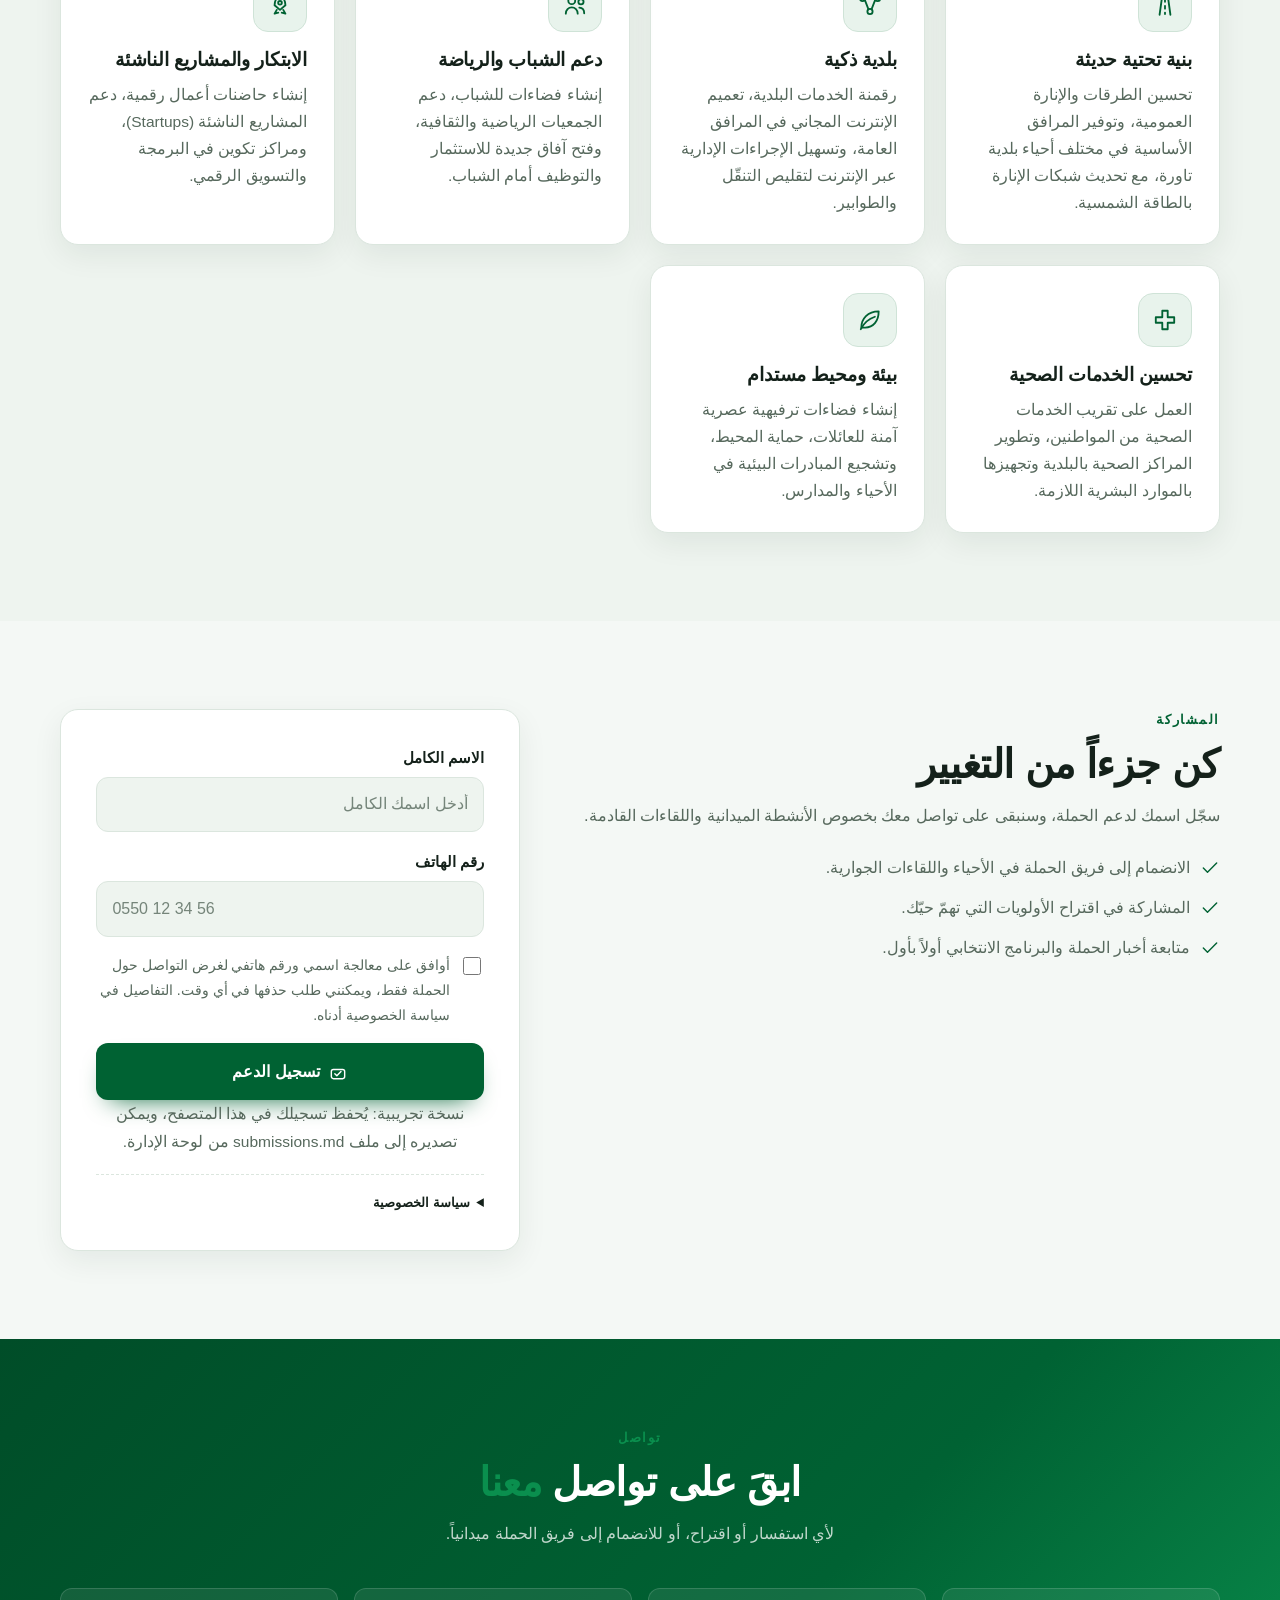
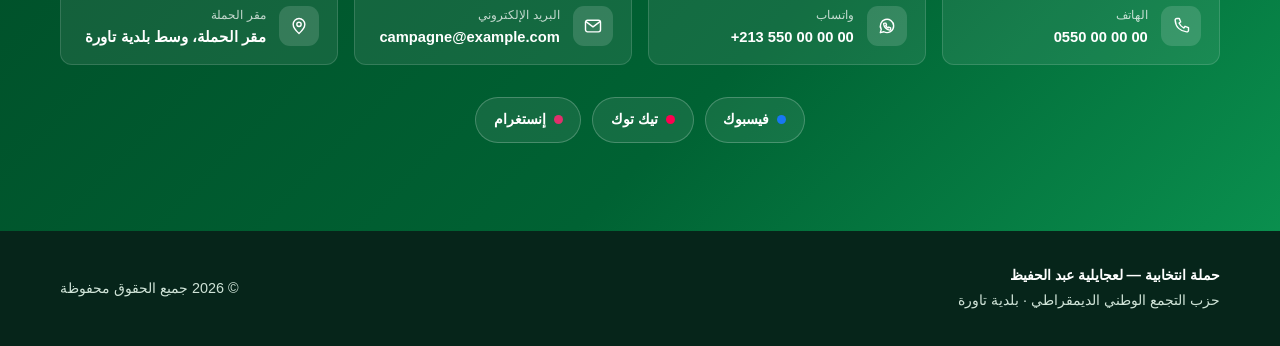
==== commit ac252871: "refactor: إعادة تسمية تاوة إلى تاورة وtaoua إلى taoura (مستودع، رابط النشر، المحتوى)" ====
--- a/index.html
+++ b/index.html
@@ -4,38 +4,38 @@
   <meta charset="UTF-8">
   <meta name="viewport" content="width=device-width, initial-scale=1">
 
-  <title>لعجايلية عبد الحفيظ | مرشح بلدية تاوة</title>
-  <meta name="description" content="لعجايلية عبد الحفيظ، محامٍ ومرشح لانتخابات المجلس الشعبي البلدي ببلدية تاوة. تعرّف على البرنامج الانتخابي وانضم إلى الحملة.">
+  <title>لعجايلية عبد الحفيظ | مرشح بلدية تاورة</title>
+  <meta name="description" content="لعجايلية عبد الحفيظ، محامٍ ومرشح لانتخابات المجلس الشعبي البلدي ببلدية تاورة. تعرّف على البرنامج الانتخابي وانضم إلى الحملة.">
   <meta name="author" content="حملة لعجايلية عبد الحفيظ">
   <meta name="theme-color" content="#006233" id="meta-theme-color">
 
   <!-- مشاركة الروابط على الشبكات الاجتماعية -->
   <meta property="og:type" content="website">
   <meta property="og:locale" content="ar_DZ">
-  <meta property="og:title" content="لعجايلية عبد الحفيظ | مرشح بلدية تاوة">
-  <meta property="og:description" content="معاً من أجل تنمية تاوة — برنامج انتخابي عملي لبلدية ذكية، شبابية ومستدامة.">
-  <meta property="og:url" content="https://adjailia.github.io/campaign-taoua/">
+  <meta property="og:title" content="لعجايلية عبد الحفيظ | مرشح بلدية تاورة">
+  <meta property="og:description" content="معاً من أجل تنمية تاورة — برنامج انتخابي عملي لبلدية ذكية، شبابية ومستدامة.">
+  <meta property="og:url" content="https://adjailia.github.io/campaign-taoura/">
   <meta property="og:site_name" content="حملة لعجايلية عبد الحفيظ">
-  <meta property="og:image" content="https://adjailia.github.io/campaign-taoua/assets/img/og-cover.png?v=2">
-  <meta property="og:image:secure_url" content="https://adjailia.github.io/campaign-taoua/assets/img/og-cover.png?v=2">
+  <meta property="og:image" content="https://adjailia.github.io/campaign-taoura/assets/img/og-cover.png?v=4">
+  <meta property="og:image:secure_url" content="https://adjailia.github.io/campaign-taoura/assets/img/og-cover.png?v=4">
   <meta property="og:image:type" content="image/png">
   <meta property="og:image:width" content="1200">
   <meta property="og:image:height" content="630">
-  <meta property="og:image:alt" content="لعجايلية عبد الحفيظ — مرشح بلدية تاوة">
+  <meta property="og:image:alt" content="لعجايلية عبد الحفيظ — مرشح بلدية تاورة">
   <meta name="twitter:card" content="summary_large_image">
-  <meta name="twitter:title" content="لعجايلية عبد الحفيظ | مرشح بلدية تاوة">
-  <meta name="twitter:description" content="معاً من أجل تنمية تاوة — برنامج انتخابي عملي لبلدية ذكية، شبابية ومستدامة.">
-  <meta name="twitter:image" content="https://adjailia.github.io/campaign-taoua/assets/img/og-cover.png?v=2">
+  <meta name="twitter:title" content="لعجايلية عبد الحفيظ | مرشح بلدية تاورة">
+  <meta name="twitter:description" content="معاً من أجل تنمية تاورة — برنامج انتخابي عملي لبلدية ذكية، شبابية ومستدامة.">
+  <meta name="twitter:image" content="https://adjailia.github.io/campaign-taoura/assets/img/og-cover.png?v=4">
 
   <link rel="icon" href="assets/img/favicon.svg" type="image/svg+xml">
-  <link rel="stylesheet" href="assets/css/styles.css">
+  <link rel="stylesheet" href="assets/css/styles.css?v=4">
 
   <!-- تطبيق الوضع المحفوظ قبل الرسم لتفادي وميض الألوان -->
   <script>
     (function () {
       document.documentElement.classList.add("js");
       try {
-        var saved = localStorage.getItem("taoua-theme");
+        var saved = localStorage.getItem("taoura-theme");
         var system = window.matchMedia("(prefers-color-scheme: dark)").matches ? "dark" : "light";
         document.documentElement.setAttribute("data-theme", saved === "dark" || saved === "light" ? saved : system);
       } catch (error) {
@@ -118,7 +118,7 @@
         <span class="brand-mark" aria-hidden="true" data-site="party_short">RND</span>
         <span class="brand-text">
           <strong data-site="party">حزب التجمع الوطني الديمقراطي</strong>
-          <small data-site="municipality">بلدية تاوة</small>
+          <small data-site="municipality">بلدية تاورة</small>
         </span>
       </a>
 
@@ -132,7 +132,7 @@
       <div class="joiners" id="joiners" title="عدد المنضمين إلى الحملة">
         <svg class="icon" aria-hidden="true"><use href="#i-users"></use></svg>
         <strong id="joiners-count">—</strong>
-        <span>منضمّاً</span>
+        <span id="joiners-label">منضمّاً</span>
       </div>
 
       <button class="theme-toggle" id="theme-toggle" type="button"
@@ -149,15 +149,15 @@
       <div class="wrap hero-grid">
         <div class="hero-copy reveal">
           <span class="badge" data-site="badge">جيل جديد.. رؤية رقمية</span>
-          <p class="eyebrow" data-site="election">انتخابات المجلس الشعبي البلدي — بلدية تاوة</p>
+          <p class="eyebrow" data-site="election">انتخابات المجلس الشعبي البلدي — بلدية تاورة</p>
 
           <h1 id="hero-title">لعجايلية <span>عبد الحفيظ</span></h1>
 
           <p class="role">
-            <span data-site="role">محامٍ</span> · <span data-site="municipality">بلدية تاوة</span>
+            <span data-site="role">محامٍ</span> · <span data-site="municipality">بلدية تاورة</span>
           </p>
 
-          <p class="slogan" data-site="slogan">معاً من أجل تنمية تاوة</p>
+          <p class="slogan" data-site="slogan">معاً من أجل تنمية تاورة</p>
 
           <p class="tagline" data-site="tagline">
             نحو بلدية ذكية، شبابية ومستدامة. صوتك هو خطوتنا الأولى نحو المستقبل.
@@ -172,7 +172,7 @@
         <figure class="hero-figure reveal">
           <div class="figure-frame">
             <img src="assets/img/abdhafid.jpeg"
-                 alt="ملصق حملة لعجايلية عبد الحفيظ — مرشح بلدية تاوة" width="1080" height="1454">
+                 alt="ملصق حملة لعجايلية عبد الحفيظ — مرشح بلدية تاورة" width="1080" height="1454">
           </div>
         </figure>
       </div>
@@ -338,7 +338,7 @@
     <div class="wrap footer-inner">
       <div>
         <p class="footer-title">حملة انتخابية — لعجايلية عبد الحفيظ</p>
-        <p><span data-site="party">حزب التجمع الوطني الديمقراطي (RND)</span> · <span data-site="municipality">بلدية تاوة</span></p>
+        <p><span data-site="party">حزب التجمع الوطني الديمقراطي (RND)</span> · <span data-site="municipality">بلدية تاورة</span></p>
       </div>
       <p>© <span id="year">2026</span> جميع الحقوق محفوظة</p>
     </div>
@@ -350,7 +350,7 @@
     </div>
   </noscript>
 
-  <script src="assets/js/markdown.js"></script>
-  <script src="assets/js/app.js"></script>
+  <script src="assets/js/markdown.js?v=4"></script>
+  <script src="assets/js/app.js?v=4"></script>
 </body>
 </html>
--- a/assets/css/styles.css
+++ b/assets/css/styles.css
@@ -1,5 +1,5 @@
 /* =========================================================
-   حملة لعجايلية عبد الحفيظ — بلدية تاوة
+   حملة لعجايلية عبد الحفيظ — بلدية تاورة
    أنماط مشتركة: الوضع النهاري والليلي
    ========================================================= */
 
@@ -905,8 +905,8 @@
   .join-copy { text-align: start; }
 }
 
-@media (max-width: 720px) {
-  /* شريط تنقل من سطرين على الهاتف */
+@media (max-width: 900px) {
+  /* شريط تنقل من سطرين على الشاشات المتوسطة والهاتف */
   .header-inner {
     flex-wrap: wrap;
     gap: 0.35rem 0.6rem;
@@ -930,10 +930,12 @@
 
 @media (max-width: 520px) {
   .nav a { font-size: 0.86rem; padding: 0.4rem 0.5rem; }
+  .brand { flex: 1 1 0%; min-width: 0; }
   .brand-text small { display: none; }
   .theme-toggle { width: 40px; height: 40px; }
-  .joiners { padding: 0.32rem 0.6rem; gap: 0.3rem; }
-  .joiners span { display: none; }
+  .joiners { padding: 0.32rem 0.55rem; gap: 0.3rem; font-size: 0.74rem; }
+  .joiners .icon { display: none; }
+  .joiners strong { font-size: 0.9rem; }
 }
 
 /* ---------- تقليل الحركة ---------- */
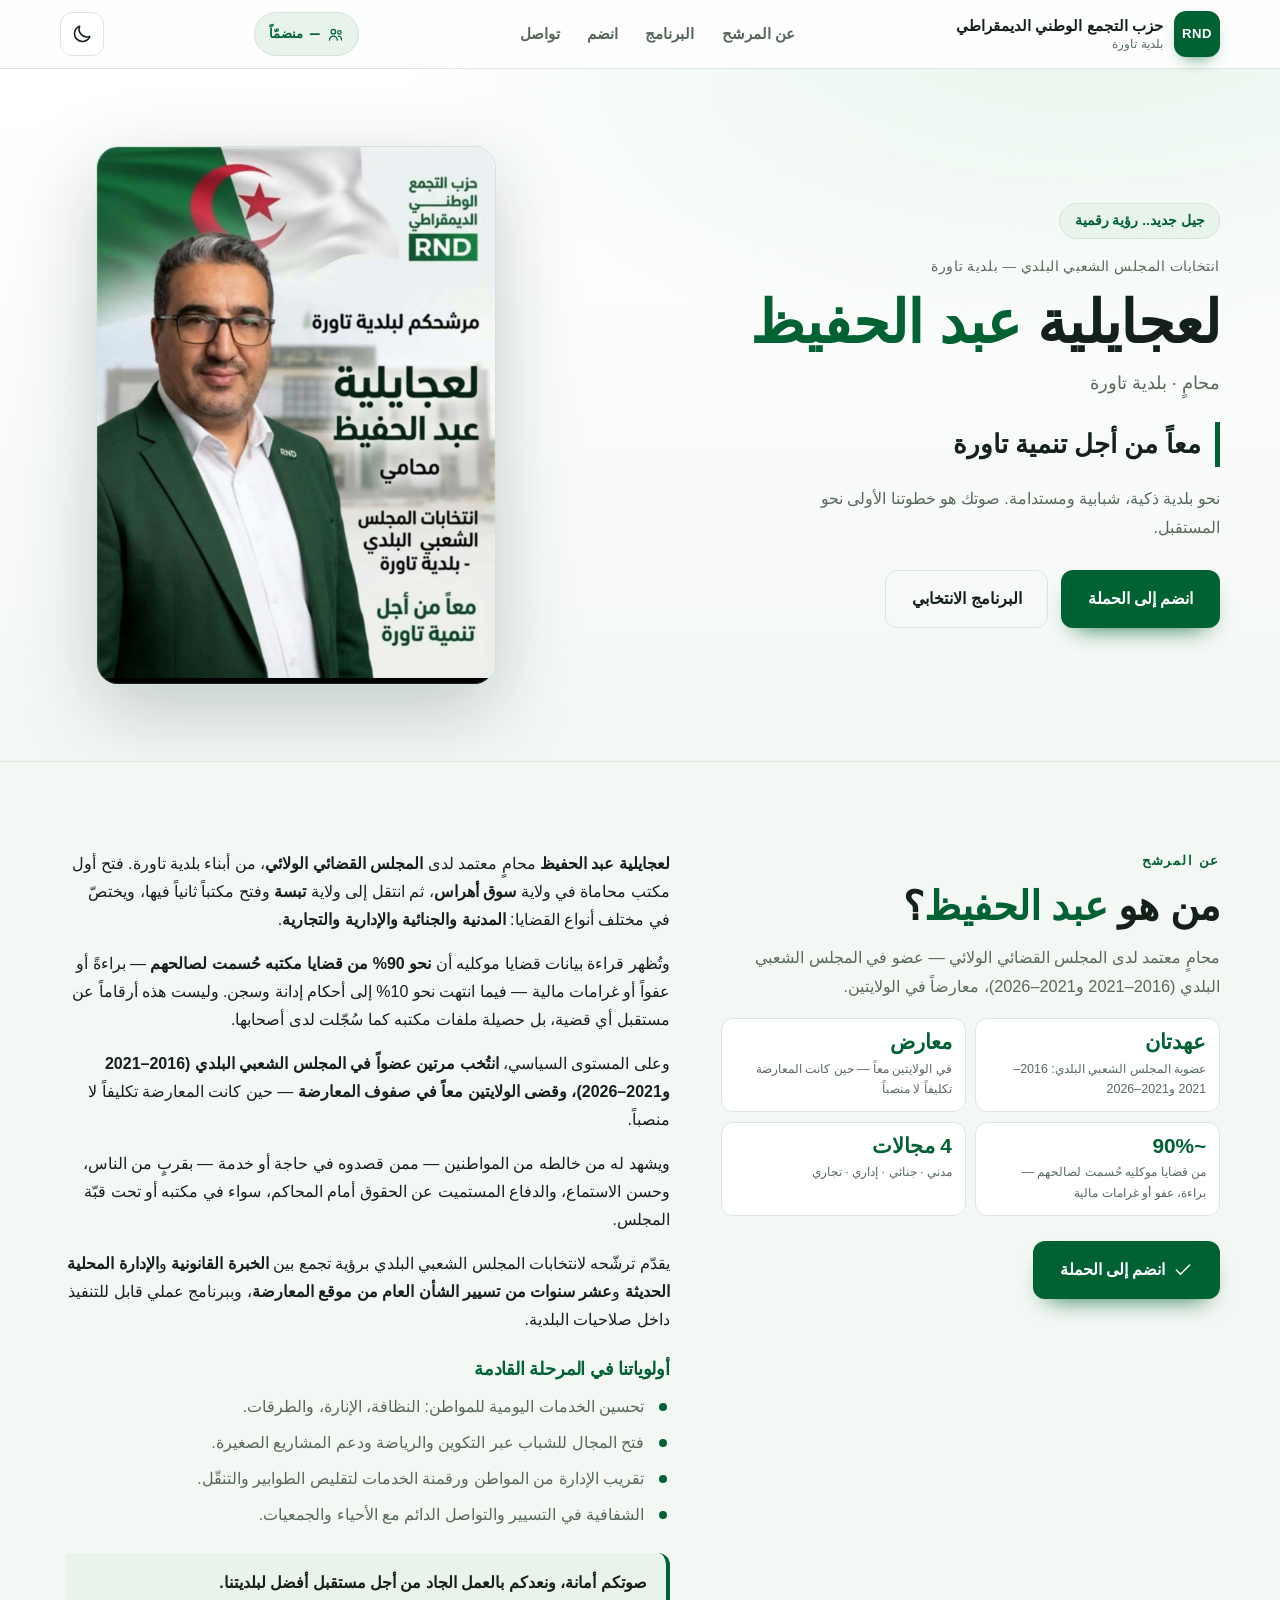
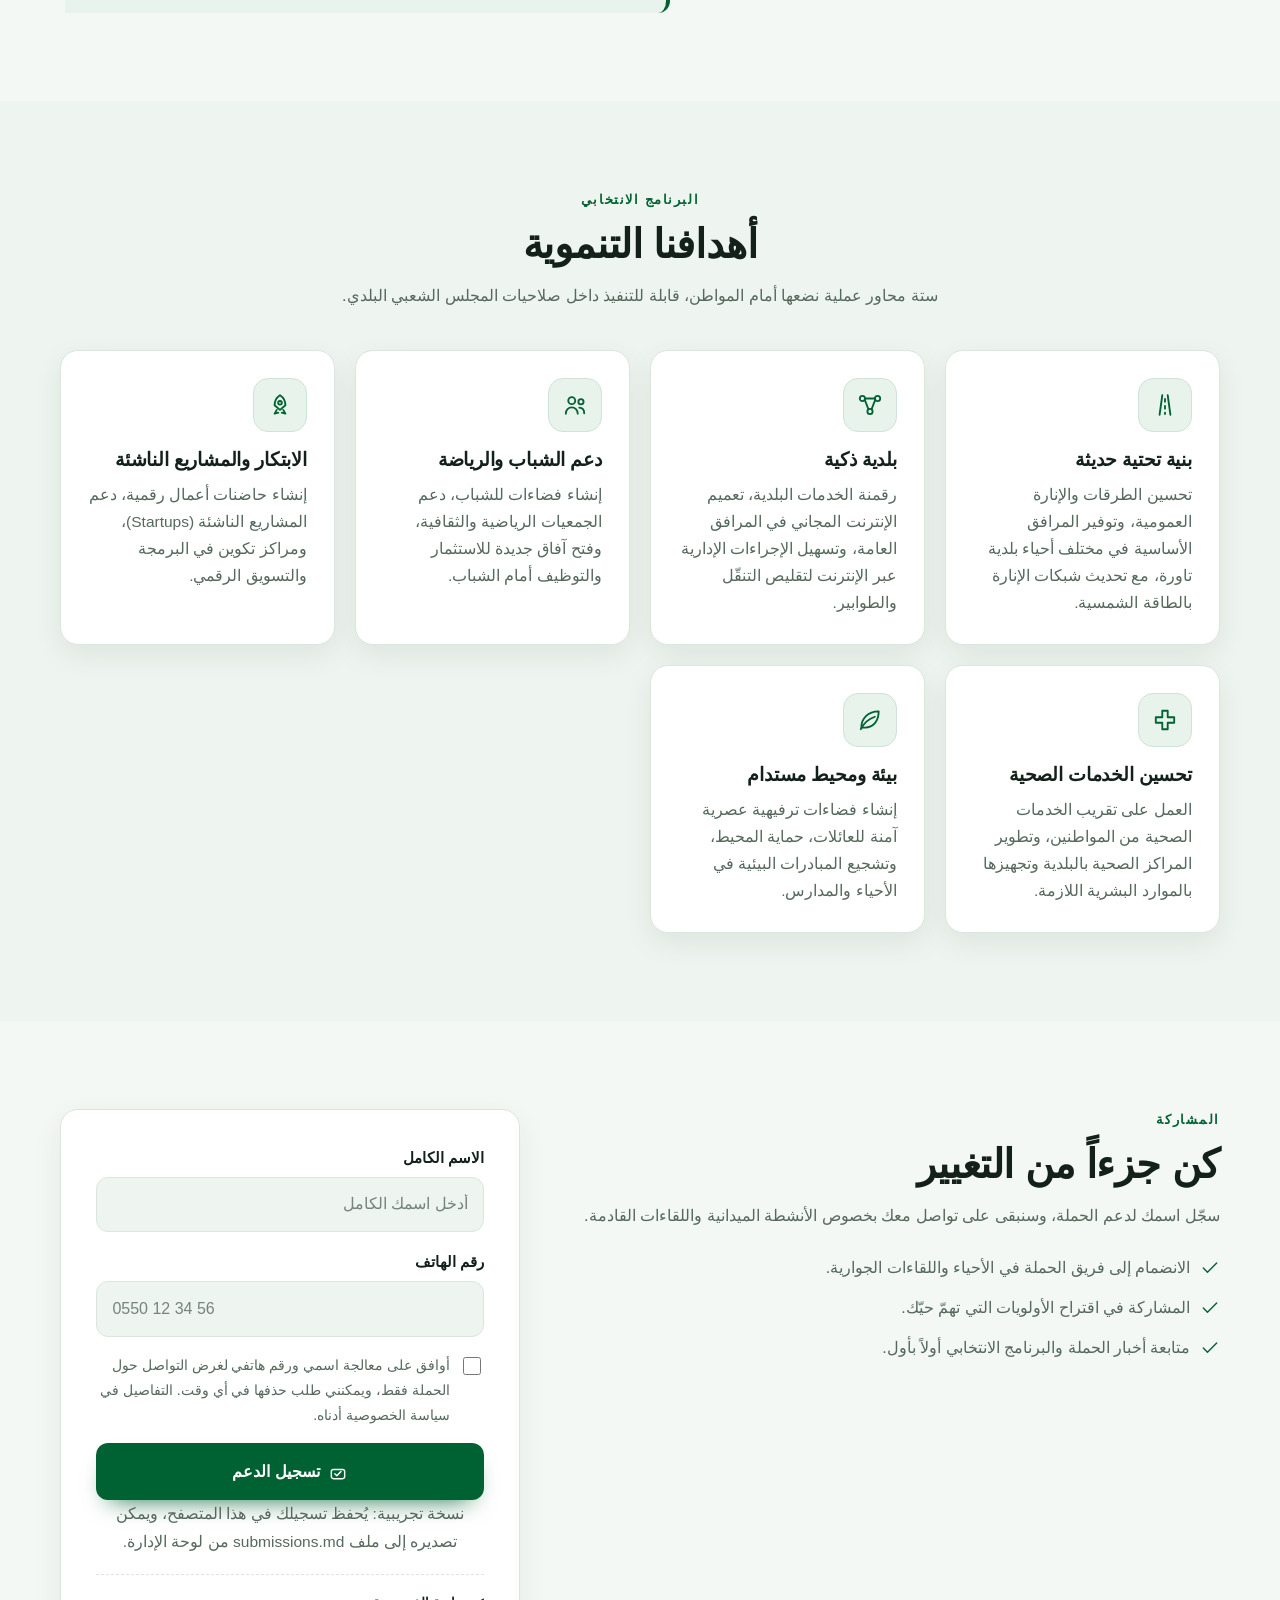
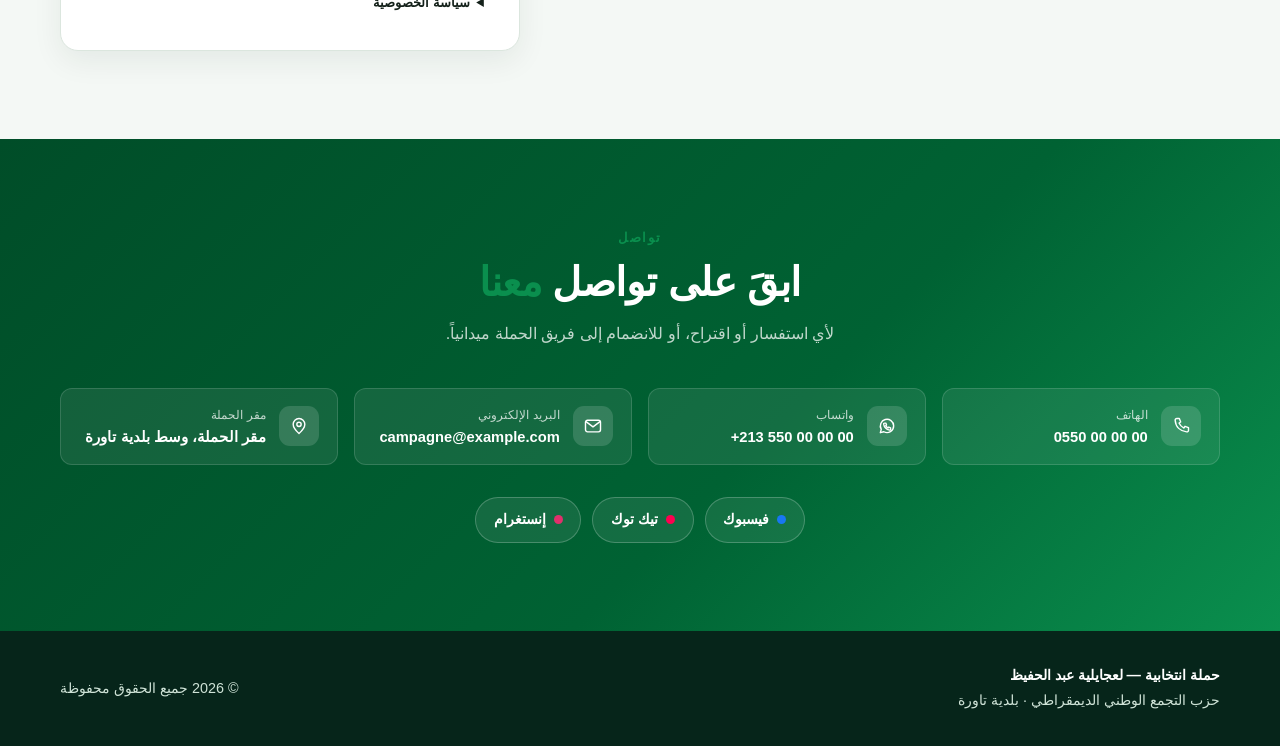
==== commit 2bca6c15: "قسم عن المرشح: وصف قائم على المعطيات وصف حقائق سريعة واربعة تخصصات" ====
--- a/index.html
+++ b/index.html
@@ -16,8 +16,8 @@
   <meta property="og:description" content="معاً من أجل تنمية تاورة — برنامج انتخابي عملي لبلدية ذكية، شبابية ومستدامة.">
   <meta property="og:url" content="https://adjailia.github.io/campaign-taoura/">
   <meta property="og:site_name" content="حملة لعجايلية عبد الحفيظ">
-  <meta property="og:image" content="https://adjailia.github.io/campaign-taoura/assets/img/og-cover.png?v=4">
-  <meta property="og:image:secure_url" content="https://adjailia.github.io/campaign-taoura/assets/img/og-cover.png?v=4">
+  <meta property="og:image" content="https://adjailia.github.io/campaign-taoura/assets/img/og-cover.png?v=5">
+  <meta property="og:image:secure_url" content="https://adjailia.github.io/campaign-taoura/assets/img/og-cover.png?v=5">
   <meta property="og:image:type" content="image/png">
   <meta property="og:image:width" content="1200">
   <meta property="og:image:height" content="630">
@@ -25,10 +25,10 @@
   <meta name="twitter:card" content="summary_large_image">
   <meta name="twitter:title" content="لعجايلية عبد الحفيظ | مرشح بلدية تاورة">
   <meta name="twitter:description" content="معاً من أجل تنمية تاورة — برنامج انتخابي عملي لبلدية ذكية، شبابية ومستدامة.">
-  <meta name="twitter:image" content="https://adjailia.github.io/campaign-taoura/assets/img/og-cover.png?v=4">
+  <meta name="twitter:image" content="https://adjailia.github.io/campaign-taoura/assets/img/og-cover.png?v=5">
 
   <link rel="icon" href="assets/img/favicon.svg" type="image/svg+xml">
-  <link rel="stylesheet" href="assets/css/styles.css?v=4">
+  <link rel="stylesheet" href="assets/css/styles.css?v=6">
 
   <!-- تطبيق الوضع المحفوظ قبل الرسم لتفادي وميض الألوان -->
   <script>
@@ -183,8 +183,14 @@
       <div class="wrap split">
         <div class="section-head reveal">
           <p class="kicker">عن المرشح</p>
-          <h2 class="section-title">من هو <span>المرشح</span>؟</h2>
-          <p class="section-sub">سيرة مختصرة، ومحاور العمل الأساسية داخل المجلس الشعبي البلدي.</p>
+          <h2 class="section-title">من هو <span>عبد الحفيظ</span>؟</h2>
+          <p class="section-sub">محامٍ معتمد لدى المجلس القضائي الولائي — عضو في المجلس الشعبي البلدي (2016–2021 و2021–2026)، معارضاً في الولايتين.</p>
+          <ul class="about-stats" aria-label="حقائق سريعة عن المرشح">
+            <li><strong>عهدتان</strong><span>عضوية المجلس الشعبي البلدي: 2016–2021 و2021–2026</span></li>
+            <li><strong>معارض</strong><span>في الولايتين معاً — حين كانت المعارضة تكليفاً لا منصباً</span></li>
+            <li><strong>~90%</strong><span>من قضايا موكليه حُسمت لصالحهم — براءة، عفو أو غرامات مالية</span></li>
+            <li><strong>4 مجالات</strong><span>مدني · جنائي · إداري · تجاري</span></li>
+          </ul>
           <div class="about-cta">
             <a class="btn btn-primary" href="#join">
               <svg class="icon" aria-hidden="true"><use href="#i-check"></use></svg>
@@ -350,7 +356,7 @@
     </div>
   </noscript>
 
-  <script src="assets/js/markdown.js?v=4"></script>
-  <script src="assets/js/app.js?v=4"></script>
+  <script src="assets/js/markdown.js?v=5"></script>
+  <script src="assets/js/app.js?v=5"></script>
 </body>
 </html>
--- a/assets/css/styles.css
+++ b/assets/css/styles.css
@@ -582,6 +582,38 @@
 
 /* ---------- الاعتماد على محتوى ---------- */
 .about-cta { margin-top: 1.6rem; }
+
+/* ---------- حقائق سريعة عن المرشح ---------- */
+.about-stats {
+  display: grid;
+  grid-template-columns: repeat(2, minmax(0, 1fr));
+  gap: 0.6rem;
+  margin: 1.1rem 0 0;
+  padding: 0;
+  list-style: none;
+}
+.about-stats li {
+  background: var(--surface);
+  border: 1px solid var(--border);
+  border-radius: var(--radius-sm);
+  padding: 0.7rem 0.8rem;
+}
+.about-stats strong {
+  display: block;
+  color: var(--primary);
+  font-size: 1.3rem;
+  line-height: 1.15;
+  margin-bottom: 0.3rem;
+}
+.about-stats span {
+  display: block;
+  color: var(--muted);
+  font-size: 0.78rem;
+  line-height: 1.65;
+}
+@media (max-width: 420px) {
+  .about-stats { grid-template-columns: 1fr; }
+}
 
 /* ---------- قسم الانضمام ---------- */
 .join-grid {
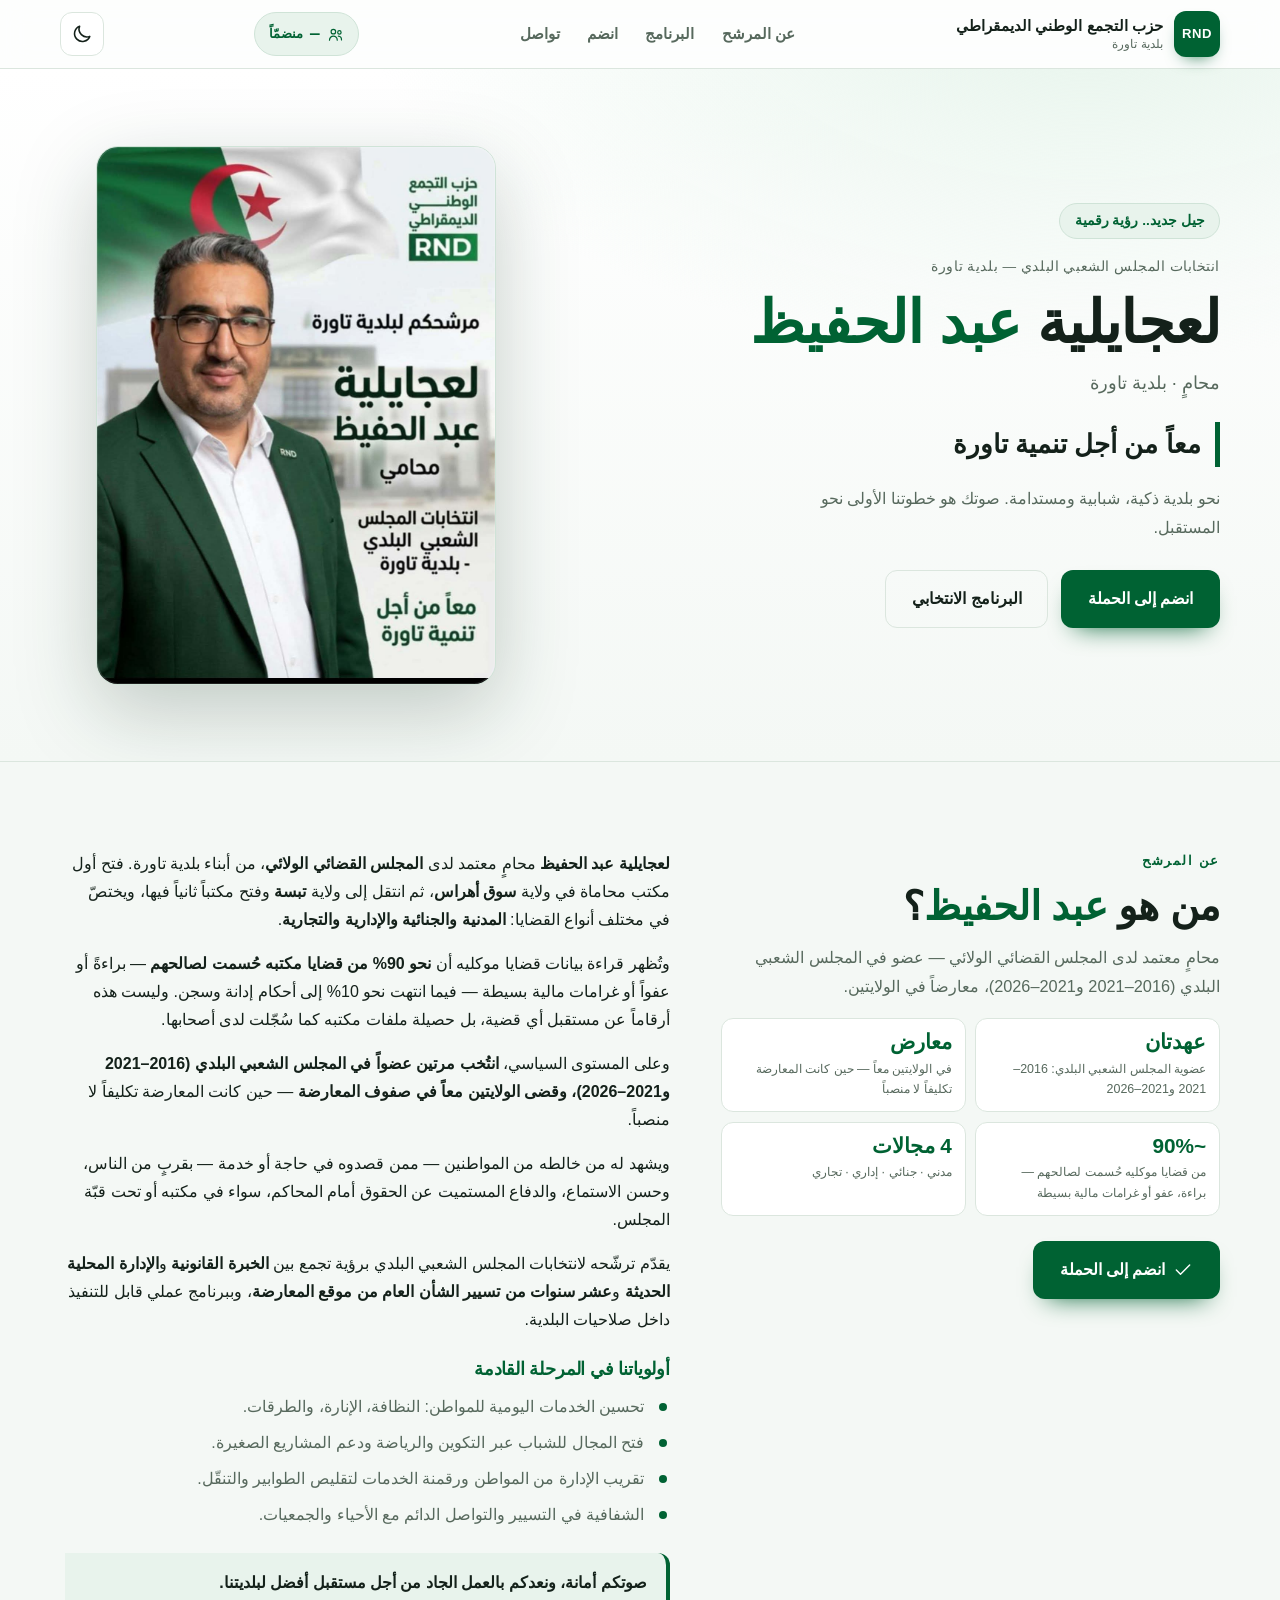
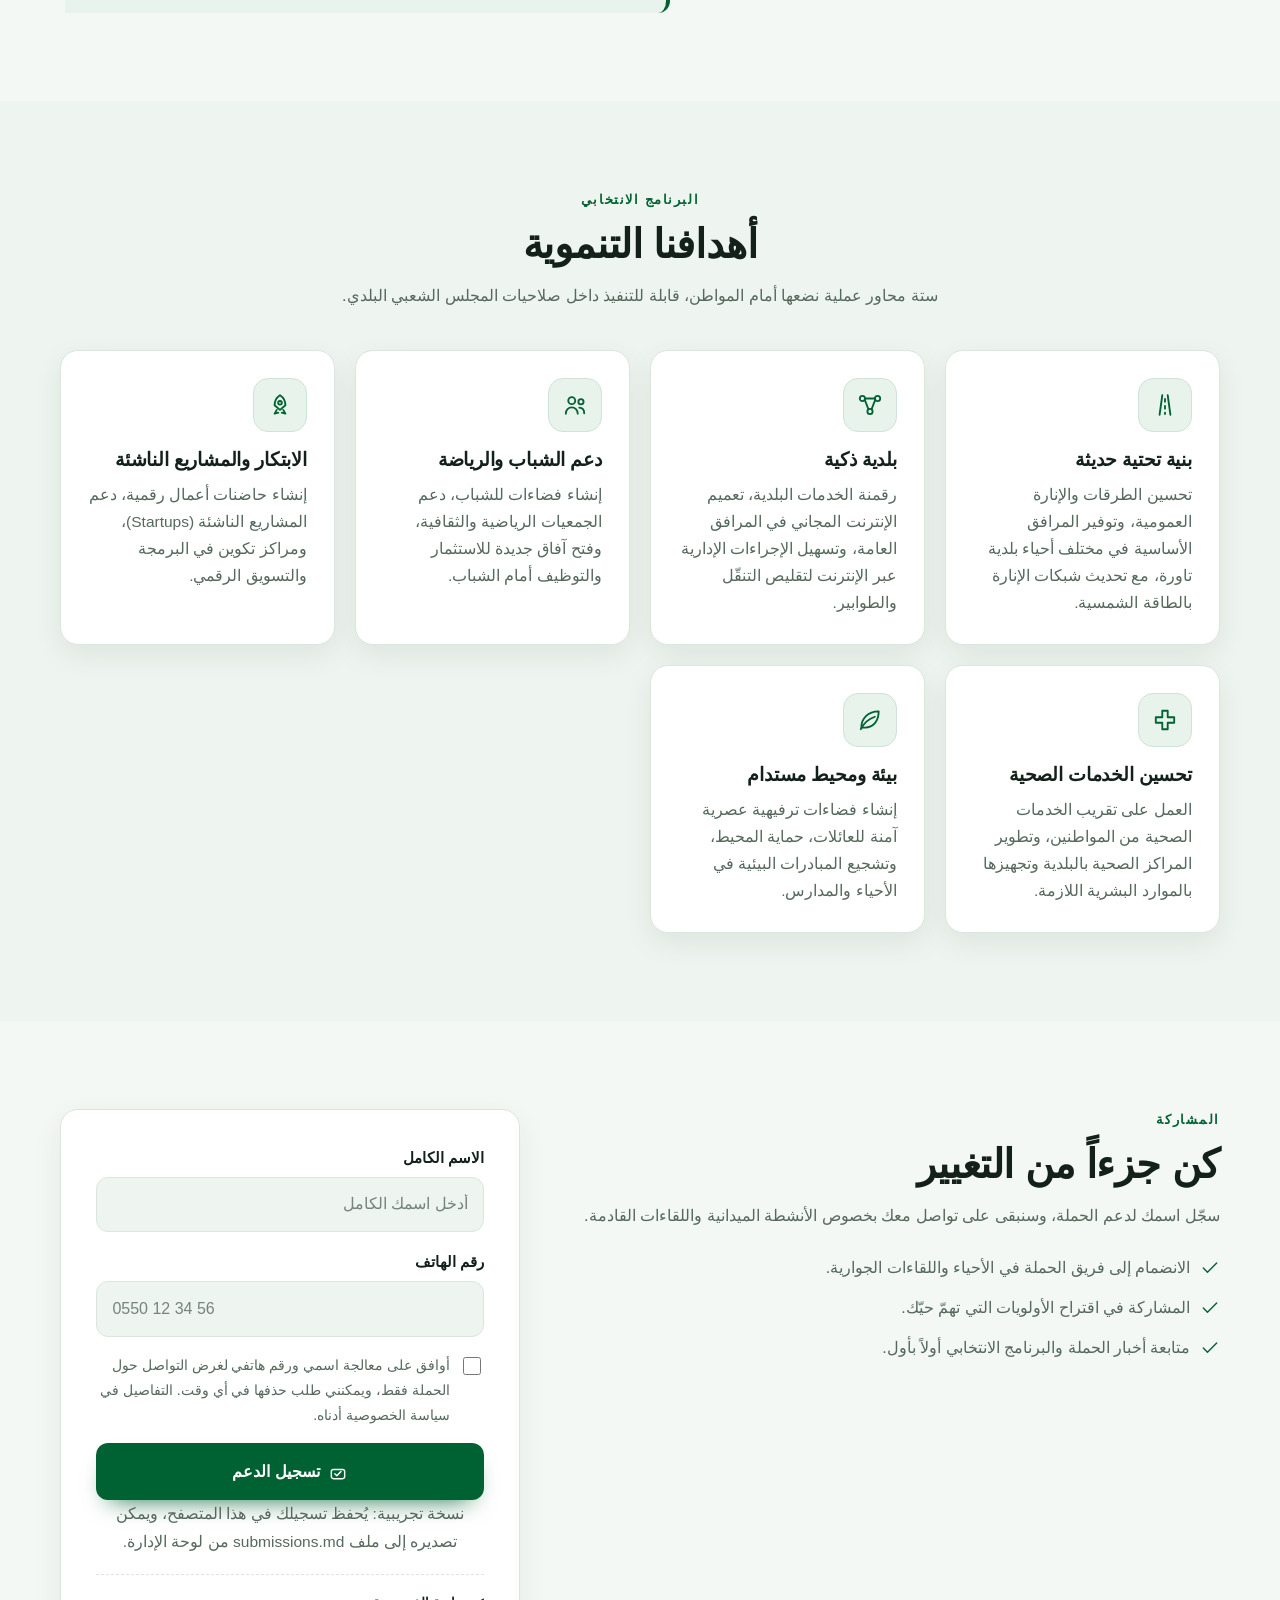
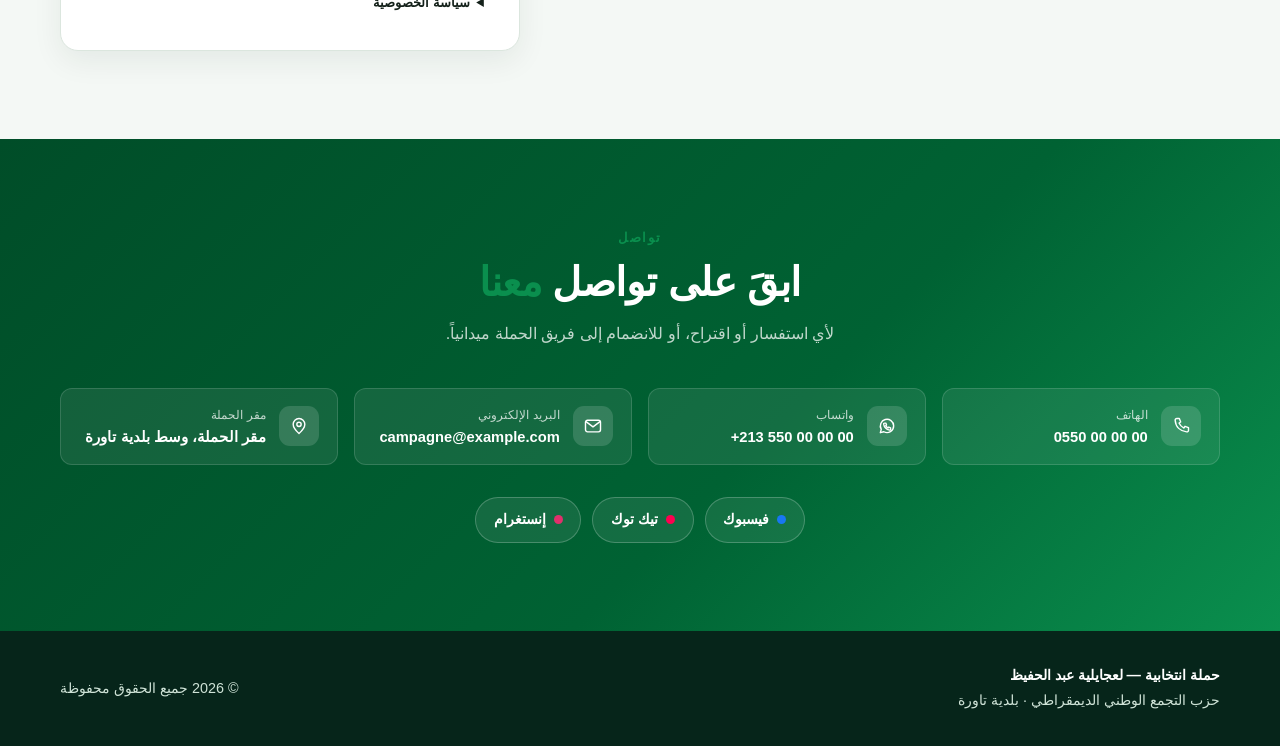
==== commit ec6c4f8b: "توضيح صياغة الغرامات المالية بسيطة في بطاقة الحقائق والسيرة" ====
--- a/index.html
+++ b/index.html
@@ -188,7 +188,7 @@
           <ul class="about-stats" aria-label="حقائق سريعة عن المرشح">
             <li><strong>عهدتان</strong><span>عضوية المجلس الشعبي البلدي: 2016–2021 و2021–2026</span></li>
             <li><strong>معارض</strong><span>في الولايتين معاً — حين كانت المعارضة تكليفاً لا منصباً</span></li>
-            <li><strong>~90%</strong><span>من قضايا موكليه حُسمت لصالحهم — براءة، عفو أو غرامات مالية</span></li>
+            <li><strong>~90%</strong><span>من قضايا موكليه حُسمت لصالحهم — براءة، عفو أو غرامات مالية بسيطة</span></li>
             <li><strong>4 مجالات</strong><span>مدني · جنائي · إداري · تجاري</span></li>
           </ul>
           <div class="about-cta">
